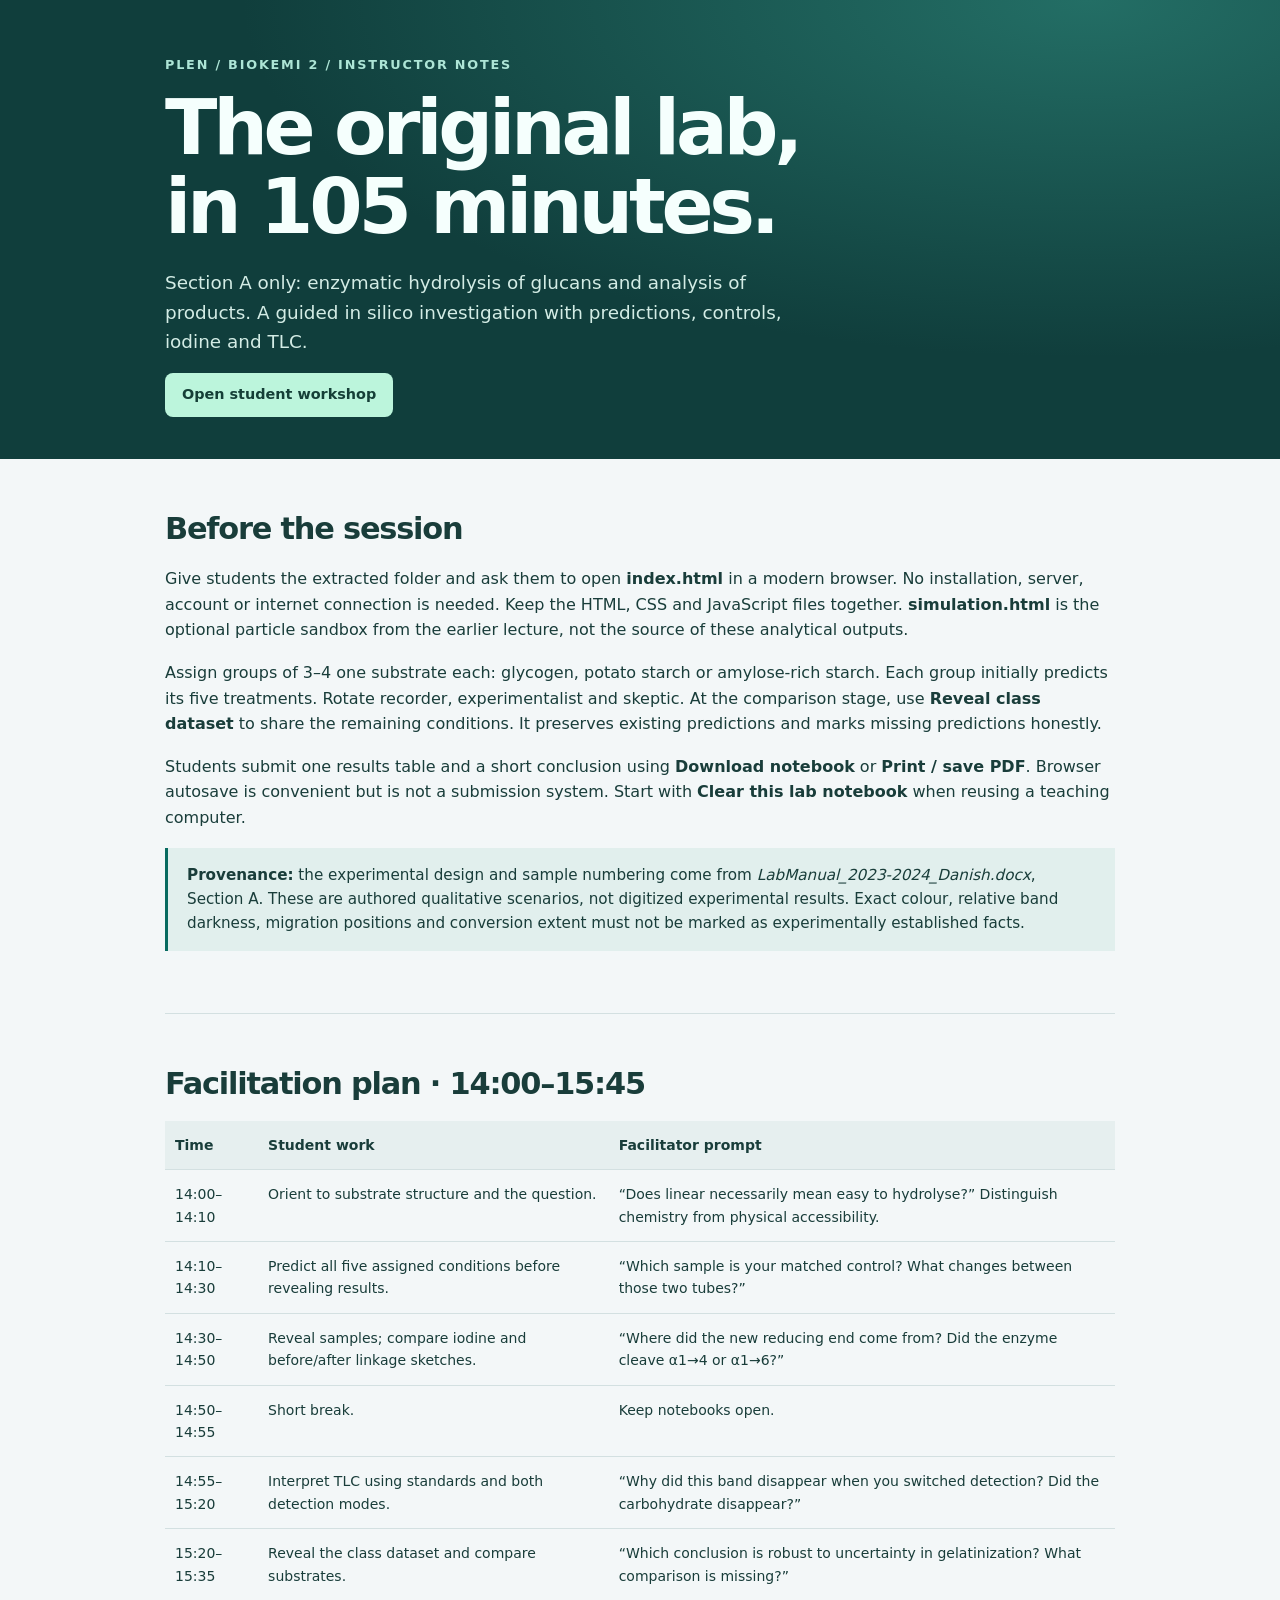
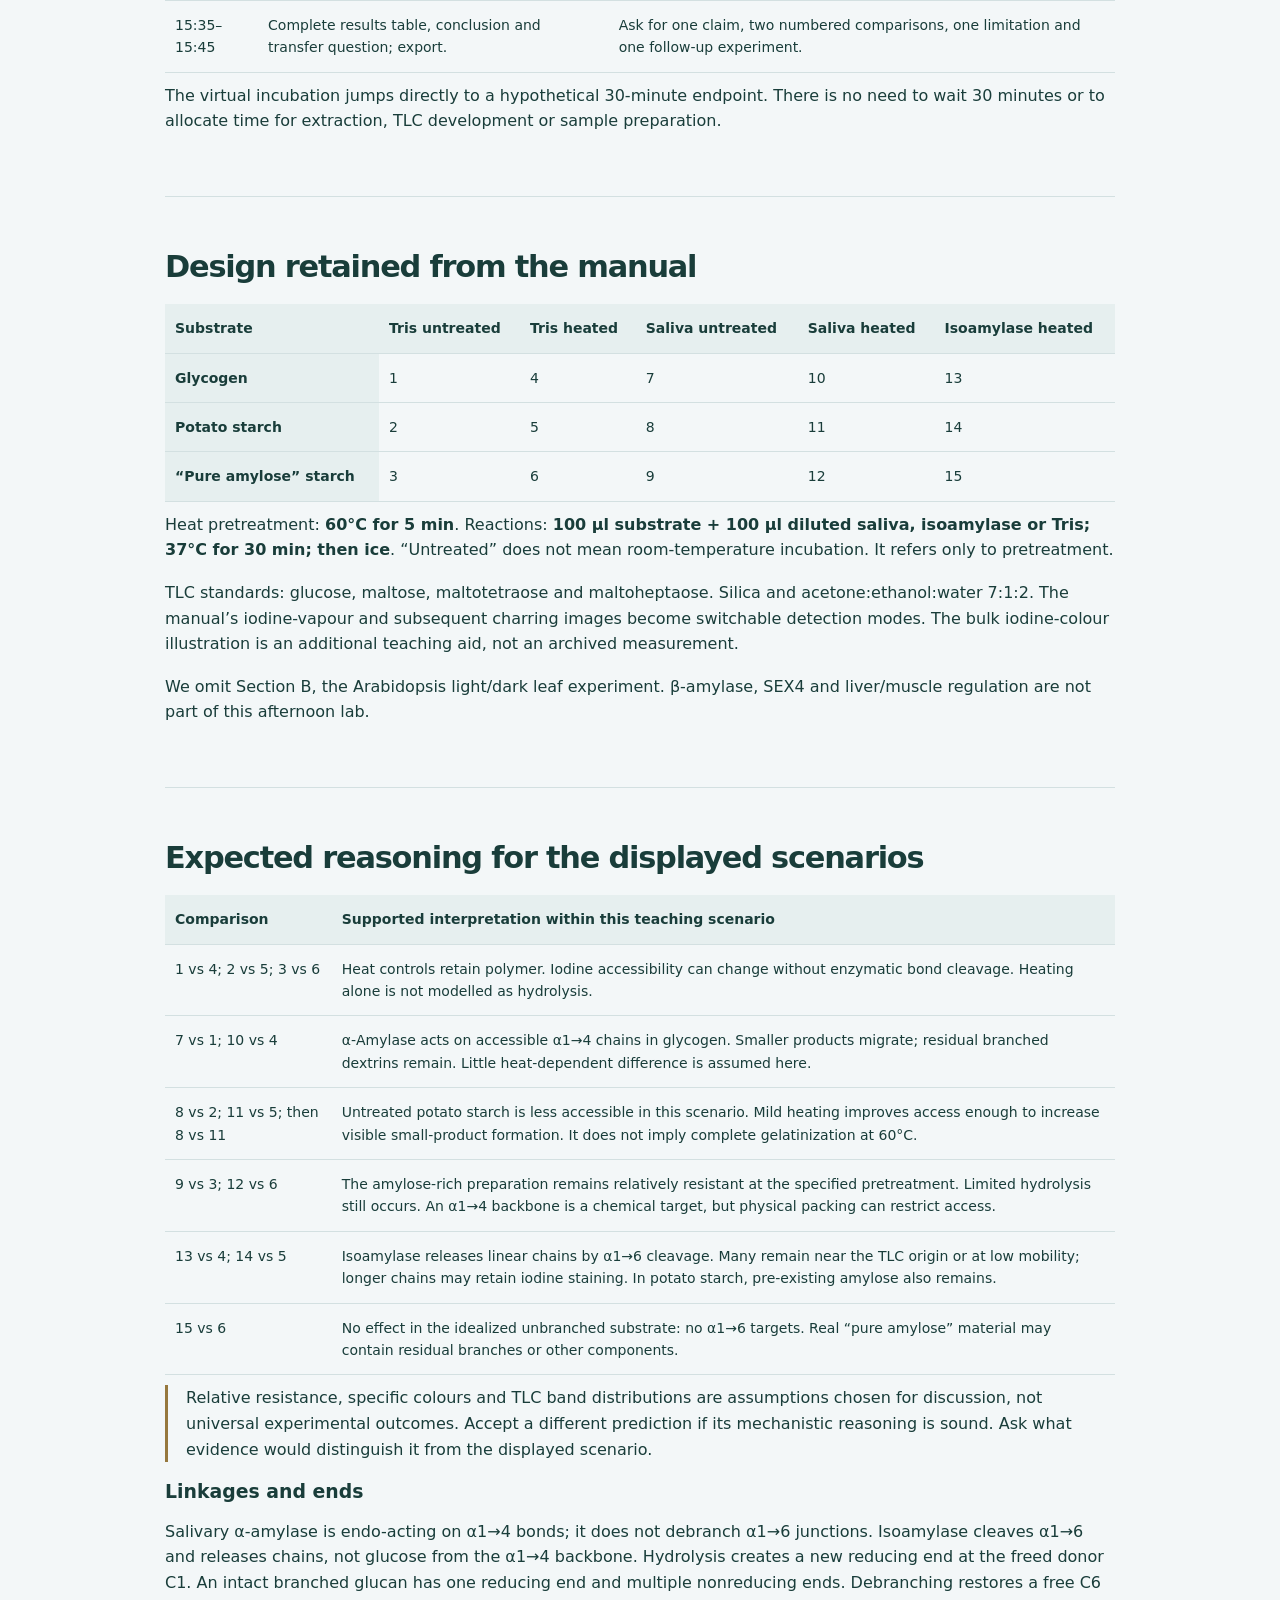
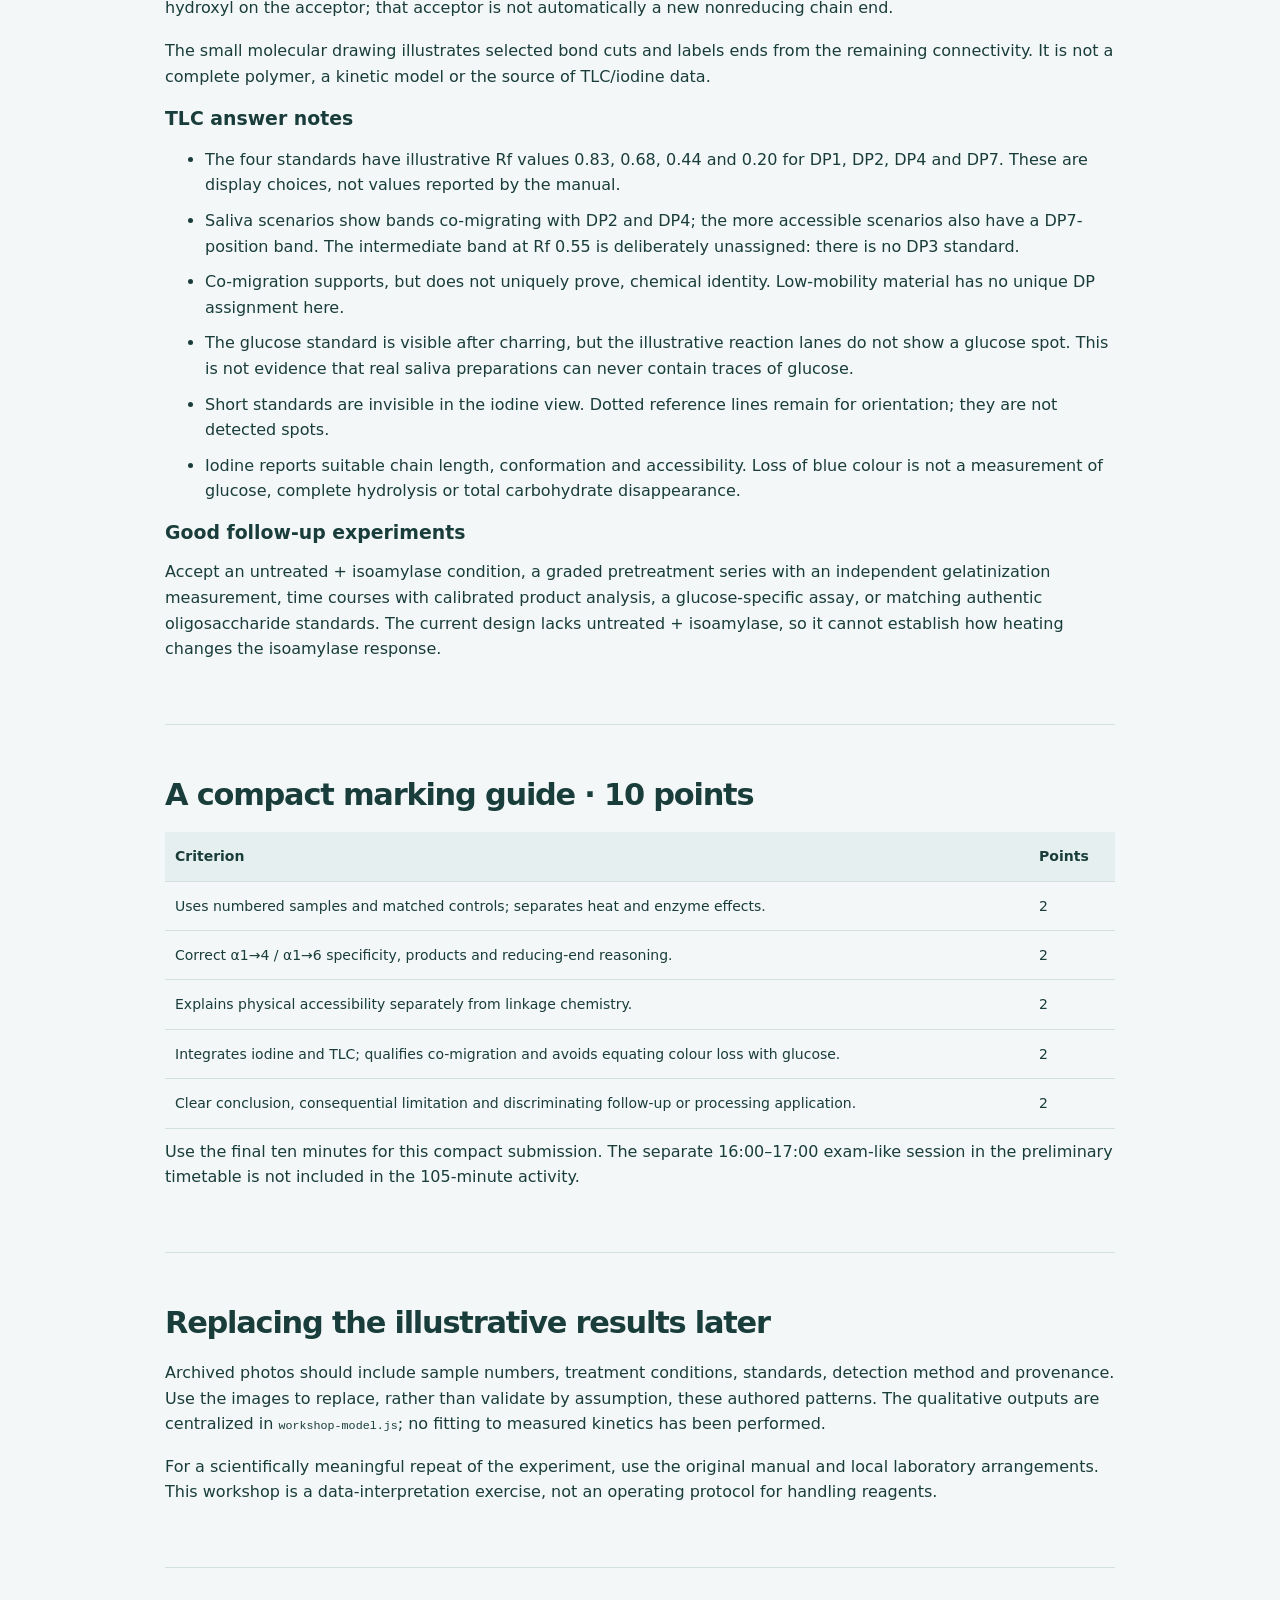
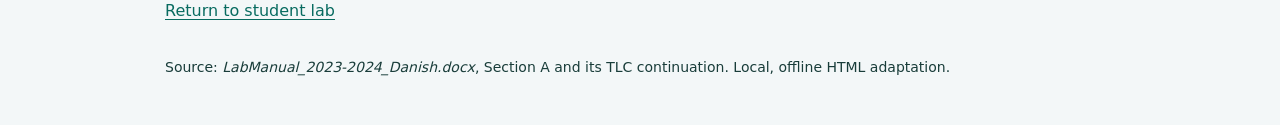
==== instructor.html @ 6d69113f "Add Biokemi 2 virtual starch exercise and Pages deployment" ====
<!doctype html>
<html lang="en"><head><meta charset="utf-8"><meta name="viewport" content="width=device-width, initial-scale=1"><title>Virtual starch lab · Instructor guide</title><link rel="stylesheet" href="workshop.css"></head><body>
<header class="hero"><div class="wrap guide"><p class="eyebrow">PLEN / Biokemi 2 / Instructor notes</p><h1>The original lab,<br>in 105 minutes.</h1><p class="intro">Section A only: enzymatic hydrolysis of glucans and analysis of products. A guided in silico investigation with predictions, controls, iodine and TLC.</p><a class="button" href="index.html">Open student workshop</a></div></header>
<main class="wrap guide">
<section class="exercise"><h2>Before the session</h2><p>Give students the extracted folder and ask them to open <strong>index.html</strong> in a modern browser. No installation, server, account or internet connection is needed. Keep the HTML, CSS and JavaScript files together. <strong>simulation.html</strong> is the optional particle sandbox from the earlier lecture, not the source of these analytical outputs.</p><p>Assign groups of 3–4 one substrate each: glycogen, potato starch or amylose-rich starch. Each group initially predicts its five treatments. Rotate recorder, experimentalist and skeptic. At the comparison stage, use <strong>Reveal class dataset</strong> to share the remaining conditions. It preserves existing predictions and marks missing predictions honestly.</p><p>Students submit one results table and a short conclusion using <strong>Download notebook</strong> or <strong>Print / save PDF</strong>. Browser autosave is convenient but is not a submission system. Start with <strong>Clear this lab notebook</strong> when reusing a teaching computer.</p><p class="notice"><strong>Provenance:</strong> the experimental design and sample numbering come from <cite>LabManual_2023-2024_Danish.docx</cite>, Section A. These are authored qualitative scenarios, not digitized experimental results. Exact colour, relative band darkness, migration positions and conversion extent must not be marked as experimentally established facts.</p></section>
<section class="exercise"><h2>Facilitation plan · 14:00–15:45</h2><table><thead><tr><th>Time</th><th>Student work</th><th>Facilitator prompt</th></tr></thead><tbody>
<tr><td>14:00–14:10</td><td>Orient to substrate structure and the question.</td><td>“Does linear necessarily mean easy to hydrolyse?” Distinguish chemistry from physical accessibility.</td></tr>
<tr><td>14:10–14:30</td><td>Predict all five assigned conditions before revealing results.</td><td>“Which sample is your matched control? What changes between those two tubes?”</td></tr>
<tr><td>14:30–14:50</td><td>Reveal samples; compare iodine and before/after linkage sketches.</td><td>“Where did the new reducing end come from? Did the enzyme cleave α1→4 or α1→6?”</td></tr>
<tr><td>14:50–14:55</td><td>Short break.</td><td>Keep notebooks open.</td></tr>
<tr><td>14:55–15:20</td><td>Interpret TLC using standards and both detection modes.</td><td>“Why did this band disappear when you switched detection? Did the carbohydrate disappear?”</td></tr>
<tr><td>15:20–15:35</td><td>Reveal the class dataset and compare substrates.</td><td>“Which conclusion is robust to uncertainty in gelatinization? What comparison is missing?”</td></tr>
<tr><td>15:35–15:45</td><td>Complete results table, conclusion and transfer question; export.</td><td>Ask for one claim, two numbered comparisons, one limitation and one follow-up experiment.</td></tr>
</tbody></table><p>The virtual incubation jumps directly to a hypothetical 30-minute endpoint. There is no need to wait 30 minutes or to allocate time for extraction, TLC development or sample preparation.</p></section>
<section class="exercise"><h2>Design retained from the manual</h2><table><thead><tr><th>Substrate</th><th>Tris untreated</th><th>Tris heated</th><th>Saliva untreated</th><th>Saliva heated</th><th>Isoamylase heated</th></tr></thead><tbody><tr><th>Glycogen</th><td>1</td><td>4</td><td>7</td><td>10</td><td>13</td></tr><tr><th>Potato starch</th><td>2</td><td>5</td><td>8</td><td>11</td><td>14</td></tr><tr><th>“Pure amylose” starch</th><td>3</td><td>6</td><td>9</td><td>12</td><td>15</td></tr></tbody></table><p>Heat pretreatment: <strong>60°C for 5 min</strong>. Reactions: <strong>100 µl substrate + 100 µl diluted saliva, isoamylase or Tris; 37°C for 30 min; then ice</strong>. “Untreated” does not mean room-temperature incubation. It refers only to pretreatment.</p><p>TLC standards: glucose, maltose, maltotetraose and maltoheptaose. Silica and acetone:ethanol:water 7:1:2. The manual’s iodine-vapour and subsequent charring images become switchable detection modes. The bulk iodine-colour illustration is an additional teaching aid, not an archived measurement.</p><p>We omit Section B, the Arabidopsis light/dark leaf experiment. β-amylase, SEX4 and liver/muscle regulation are not part of this afternoon lab.</p></section>
<section class="exercise"><h2>Expected reasoning for the displayed scenarios</h2><table><thead><tr><th>Comparison</th><th>Supported interpretation within this teaching scenario</th></tr></thead><tbody>
<tr><td>1 vs 4; 2 vs 5; 3 vs 6</td><td>Heat controls retain polymer. Iodine accessibility can change without enzymatic bond cleavage. Heating alone is not modelled as hydrolysis.</td></tr>
<tr><td>7 vs 1; 10 vs 4</td><td>α-Amylase acts on accessible α1→4 chains in glycogen. Smaller products migrate; residual branched dextrins remain. Little heat-dependent difference is assumed here.</td></tr>
<tr><td>8 vs 2; 11 vs 5; then 8 vs 11</td><td>Untreated potato starch is less accessible in this scenario. Mild heating improves access enough to increase visible small-product formation. It does not imply complete gelatinization at 60°C.</td></tr>
<tr><td>9 vs 3; 12 vs 6</td><td>The amylose-rich preparation remains relatively resistant at the specified pretreatment. Limited hydrolysis still occurs. An α1→4 backbone is a chemical target, but physical packing can restrict access.</td></tr>
<tr><td>13 vs 4; 14 vs 5</td><td>Isoamylase releases linear chains by α1→6 cleavage. Many remain near the TLC origin or at low mobility; longer chains may retain iodine staining. In potato starch, pre-existing amylose also remains.</td></tr>
<tr><td>15 vs 6</td><td>No effect in the idealized unbranched substrate: no α1→6 targets. Real “pure amylose” material may contain residual branches or other components.</td></tr>
</tbody></table><p class="guide-note">Relative resistance, specific colours and TLC band distributions are assumptions chosen for discussion, not universal experimental outcomes. Accept a different prediction if its mechanistic reasoning is sound. Ask what evidence would distinguish it from the displayed scenario.</p><h3>Linkages and ends</h3><p>Salivary α-amylase is endo-acting on α1→4 bonds; it does not debranch α1→6 junctions. Isoamylase cleaves α1→6 and releases chains, not glucose from the α1→4 backbone. Hydrolysis creates a new reducing end at the freed donor C1. An intact branched glucan has one reducing end and multiple nonreducing ends. Debranching restores a free C6 hydroxyl on the acceptor; that acceptor is not automatically a new nonreducing chain end.</p><p>The small molecular drawing illustrates selected bond cuts and labels ends from the remaining connectivity. It is not a complete polymer, a kinetic model or the source of TLC/iodine data.</p><h3>TLC answer notes</h3><ul><li>The four standards have illustrative Rf values 0.83, 0.68, 0.44 and 0.20 for DP1, DP2, DP4 and DP7. These are display choices, not values reported by the manual.</li><li>Saliva scenarios show bands co-migrating with DP2 and DP4; the more accessible scenarios also have a DP7-position band. The intermediate band at Rf 0.55 is deliberately unassigned: there is no DP3 standard.</li><li>Co-migration supports, but does not uniquely prove, chemical identity. Low-mobility material has no unique DP assignment here.</li><li>The glucose standard is visible after charring, but the illustrative reaction lanes do not show a glucose spot. This is not evidence that real saliva preparations can never contain traces of glucose.</li><li>Short standards are invisible in the iodine view. Dotted reference lines remain for orientation; they are not detected spots.</li><li>Iodine reports suitable chain length, conformation and accessibility. Loss of blue colour is not a measurement of glucose, complete hydrolysis or total carbohydrate disappearance.</li></ul><h3>Good follow-up experiments</h3><p>Accept an untreated + isoamylase condition, a graded pretreatment series with an independent gelatinization measurement, time courses with calibrated product analysis, a glucose-specific assay, or matching authentic oligosaccharide standards. The current design lacks untreated + isoamylase, so it cannot establish how heating changes the isoamylase response.</p></section>
<section class="exercise"><h2>A compact marking guide · 10 points</h2><table><thead><tr><th>Criterion</th><th>Points</th></tr></thead><tbody><tr><td>Uses numbered samples and matched controls; separates heat and enzyme effects.</td><td>2</td></tr><tr><td>Correct α1→4 / α1→6 specificity, products and reducing-end reasoning.</td><td>2</td></tr><tr><td>Explains physical accessibility separately from linkage chemistry.</td><td>2</td></tr><tr><td>Integrates iodine and TLC; qualifies co-migration and avoids equating colour loss with glucose.</td><td>2</td></tr><tr><td>Clear conclusion, consequential limitation and discriminating follow-up or processing application.</td><td>2</td></tr></tbody></table><p>Use the final ten minutes for this compact submission. The separate 16:00–17:00 exam-like session in the preliminary timetable is not included in the 105-minute activity.</p></section>
<section class="exercise"><h2>Replacing the illustrative results later</h2><p>Archived photos should include sample numbers, treatment conditions, standards, detection method and provenance. Use the images to replace, rather than validate by assumption, these authored patterns. The qualitative outputs are centralized in <code>workshop-model.js</code>; no fitting to measured kinetics has been performed.</p><p>For a scientifically meaningful repeat of the experiment, use the original manual and local laboratory arrangements. This workshop is a data-interpretation exercise, not an operating protocol for handling reagents.</p></section>
<footer><a href="index.html">Return to student lab</a><p>Source: <cite>LabManual_2023-2024_Danish.docx</cite>, Section A and its TLC continuation. Local, offline HTML adaptation.</p></footer>
</main></body></html>
---- workshop.css ----
:root{font-family:Inter,ui-sans-serif,system-ui,-apple-system,sans-serif;color:#193d3a;background:#f3f7f8;line-height:1.6;--green:#086b60;--line:#d3e0e1;--muted:#4f6969}*{box-sizing:border-box}body{margin:0}.wrap{width:min(1220px,calc(100% - 48px));margin:auto}.hero{background:radial-gradient(ellipse at 85% 0,#236e65,transparent 55%),#103e3c;color:#f5fffd;padding:55px 0 42px}.hero-grid{display:grid;grid-template-columns:1fr 300px;align-items:center;gap:50px}.eyebrow{font-size:.8rem;text-transform:uppercase;letter-spacing:.14em;font-weight:750;color:var(--green);margin:0 0 12px}.hero .eyebrow{color:#ade5d6}h1{font-size:clamp(2.8rem,6vw,5.3rem);letter-spacing:-.055em;line-height:1.02;margin:14px 0 22px}h2{font-size:clamp(1.9rem,3.5vw,2.8rem);letter-spacing:-.04em;line-height:1.13;margin:8px 0 20px}h3{font-size:1.18rem;line-height:1.3;margin:0 0 15px}p{margin:10px 0 17px}.intro{max-width:620px;font-size:1.15rem;color:#d3ece5}.lead{font-size:1.18rem;max-width:800px}.session-card{border:1px solid #7ab7a780;background:#ffffff08;border-radius:20px;padding:30px;transform:rotate(2deg)}.session-card strong{display:block;font-size:2rem;margin:12px 0}.session-card p{font-size:1.3rem;line-height:1.8}.session-card>span:last-child{font-size:.875rem;color:#c8e6de}.toolbar,nav{display:flex;flex-wrap:wrap;gap:10px}.toolbar{margin:22px 0 10px;align-items:center}a{color:var(--green);text-underline-offset:3px}button,.button{font:inherit;font-size:.9rem;font-weight:650;border:1px solid transparent;border-radius:8px;padding:11px 16px;background:var(--green);color:white;cursor:pointer;text-decoration:none;display:inline-block;line-height:1.35}button:hover,.button:hover{filter:brightness(1.12)}button:disabled{opacity:.5;cursor:not-allowed}.secondary{background:transparent;color:inherit;border-color:#9bb6b5}.hero .button{background:#bcf5dc;color:#153f37}.hero .secondary{color:#f0fff9}.small{font-size:.875rem;color:var(--muted)}.setup{display:grid;grid-template-columns:1fr 2fr;gap:32px;align-items:center;padding:22px 0}.setup p{margin:5px 0}nav{border-block:1px solid var(--line);padding:17px 0;gap:25px}nav a{font-size:.95rem;font-weight:700}.exercise{padding:45px 0;border-bottom:1px solid var(--line);scroll-margin-top:15px}.section-heading,.readout-header{display:flex;align-items:center;justify-content:space-between;gap:15px}.grid{display:grid;grid-template-columns:1fr 1fr;gap:24px;margin:22px 0}.substrate-cards{display:grid;grid-template-columns:repeat(3,1fr);gap:18px;margin:25px 0}.card{background:white;border:1px solid var(--line);border-radius:14px;padding:24px;min-width:0}.card p:last-child{margin-bottom:0}.sample-icon{display:inline-grid;place-items:center;width:40px;height:40px;border-radius:12px;background:#d4efe5;color:#176449;font-weight:800;margin-bottom:18px}.sample-icon.purple{background:#eee5fa;color:#70419b}.sample-icon.blue{background:#dfeafa;color:#305687}.notice{background:#e1efed;border-left:3px solid var(--green);padding:15px 19px;font-size:.95rem}label{display:block;font-size:.95rem;font-weight:650;margin:12px 0}input,select,textarea{display:block;width:100%;padding:10px 12px;margin-top:6px;font:inherit;font-weight:400;color:inherit;background:#fff;border:1px solid #93acab;border-radius:7px}select{appearance:none;padding-right:38px;background-image:url("data:image/svg+xml,%3Csvg xmlns='http://www.w3.org/2000/svg' width='16' height='16'%3E%3Cpath d='m3 6 5 5 5-5' fill='none' stroke='%23355e58' stroke-width='2'/%3E%3C/svg%3E");background-repeat:no-repeat;background-position:right 12px center}textarea{resize:vertical;min-height:85px}textarea:read-only{background:#f0f5f5;color:#506765}button:focus-visible,a:focus-visible,input:focus-visible,textarea:focus-visible,select:focus-visible,summary:focus-visible,.plate-scroll:focus-visible{outline:3px solid #be7823;outline-offset:3px}table{border-collapse:collapse;width:100%;font-size:.875rem}th,td{text-align:left;vertical-align:top;padding:13px 10px;border-bottom:1px solid var(--line)}th{background:#e6efef;font-weight:700}caption{text-align:left;font-size:.875rem;color:var(--muted);margin:8px 0}.table-scroll{overflow-x:auto}details{background:#e9f0f1;border-radius:8px;padding:17px 20px;margin:18px 0;font-size:.95rem}summary{cursor:pointer;font-weight:650}details p:last-child{margin-bottom:0}.badge,.tag{display:inline-block;padding:5px 10px;background:#e2eeea;color:#275c51;border-radius:20px;font-size:.8rem;font-weight:700;white-space:nowrap}.tag{background:transparent;border:1px solid currentColor;color:inherit;letter-spacing:.04em;font-size:.75rem}.bench-grid{display:grid;grid-template-columns:360px minmax(0,1fr);gap:20px;margin:24px 0}.protocol{padding:12px 14px;background:#f0f5f4;border-radius:8px;font-size:.9rem}.sample-button{width:100%;background:white;color:var(--green);border:1px solid #b4ceca;padding:10px;min-width:98px}.sample-button span{display:block;font-size:.75rem;font-weight:500}.sample-button[aria-pressed=true]{background:var(--green);color:white;outline:2px solid var(--green);outline-offset:2px}.sample-button.revealed:not([aria-pressed=true]){background:#e2efeb}#matrix{min-width:740px}#matrix th:first-child{width:170px}.readout-header{flex-wrap:wrap}.readout-header h3{margin:0}.iodine-result{display:grid;grid-template-columns:100px 1fr;align-items:center;gap:24px;margin:25px 0}.iodine-result svg{width:100px;height:150px}.iodine-result h4{margin:0 0 8px;font-size:1.1rem}.placeholder{min-height:170px;display:flex;align-items:center;padding:20px;background:repeating-linear-gradient(135deg,#f1f6f5,#f1f6f5 12px,#edf2f2 12px,#edf2f2 24px);border-radius:8px;color:var(--muted);margin:20px 0}.mechanism-controls{display:flex;gap:10px;border-top:1px solid var(--line);padding-top:20px;margin-top:20px}.mechanism-controls button[aria-pressed=true],.detector button[aria-pressed=true]{background:var(--green);color:white;border-color:var(--green)}#molecule svg{display:block;width:100%;height:auto;background:#f7fafb;border-radius:9px;margin:12px 0}.molecular-key{display:flex;flex-wrap:wrap;gap:6px;align-items:center}.key-line{width:20px;border-top:3px solid #438578;display:inline-block;margin-left:6px}.key-line.branch{border-top:3px dashed #9865b5}.end-key{font-size:.75rem;border-radius:50%;width:21px;height:21px;display:inline-grid;place-items:center;font-weight:700;color:white;margin-left:5px}.re{background:#315eae}.nr{background:#1b7555}.plate-controls{display:flex;gap:22px;align-items:flex-end;flex-wrap:wrap;margin:22px 0}.plate-controls label{margin:0;min-width:245px}.plate-controls .toolbar{margin:6px 0 0}.detector>span{font-size:.95rem;font-weight:650}.plate-scroll{overflow-x:auto;border:1px solid #bfcdd3;background:#fff;border-radius:12px;margin:14px 0}#tlc-plate svg{width:100%;min-width:700px;display:block}#tlc-plate.all svg{min-width:1150px}#plate-description li{margin-bottom:9px}#results{min-width:850px;table-layout:fixed}#results th:first-child{width:20%}#results td{white-space:pre-wrap;overflow-wrap:anywhere}#results td p{margin:0 0 6px}#results button{padding:4px 8px;margin-bottom:5px}.danger{color:#993d37}footer{padding:30px 0;display:flex;gap:22px;align-items:center;flex-wrap:wrap}footer p{flex-basis:100%;font-size:.875rem;max-width:950px}.print-answer{display:none}#save-status{min-height:1.5em}.guide{max-width:950px}.guide li{margin:10px 0}.guide h2{font-size:1.9rem}.guide code{font-size:.9em}.guide-note{border-left:3px solid #96783e;padding-left:18px}
.print-sample{display:none}@media print{.print-sample{display:block;font-weight:700}#notebook{break-before:page;page-break-before:always}#results tr,#results td{page-break-inside:avoid;break-inside:avoid}#results thead{display:table-header-group}}
@media(max-width:1000px){.bench-grid{grid-template-columns:310px minmax(0,1fr)}.card{padding:19px}.readout-header .tag{white-space:normal}}@media(max-width:780px){.wrap{width:calc(100% - 28px)}.hero-grid{grid-template-columns:1fr;gap:20px}.session-card{transform:none;padding:18px}.session-card p{display:none}.session-card strong{font-size:1.4rem}.hero{padding-top:35px}.bench-grid,.grid,.setup,.substrate-cards{grid-template-columns:1fr}.setup{gap:8px}.substrate-cards{gap:10px}.sample-icon{float:left;margin:0 15px 5px 0}.section-heading{align-items:flex-start;flex-direction:column;margin-bottom:16px}.plate-controls{align-items:stretch;flex-direction:column}.plate-controls label{min-width:0}.iodine-result{gap:10px}.hero .toolbar{gap:8px}nav{gap:12px 20px}.exercise{padding:32px 0}}
@media print{body{background:white;color:#182f2b;font-size:10pt}.wrap{width:100%}.hero{background:white;color:#182f2b;padding:0}.hero-grid{display:block}.hero .eyebrow,.intro{color:#182f2b}h1{font-size:26pt}h2{font-size:18pt}.session-card,nav,.toolbar,button,footer,#save-status,.mechanism-controls,.plate-controls,.experiment-controls,.tag{display:none!important}.exercise{padding:20px 0}.grid{grid-template-columns:1fr 1fr;gap:12px}.substrate-cards{gap:8px}.card{padding:12px;break-inside:avoid}.bench-grid{display:block}.table-scroll,.plate-scroll{overflow:visible}#matrix,#results{min-width:0;font-size:8pt}#matrix button{display:block!important;border:0;padding:3px;min-width:0;background:transparent!important;color:#182f2b!important;outline:0}.readout{break-inside:avoid}#tlc-plate svg,#tlc-plate.all svg{min-width:0;width:100%}.small,caption{font-size:9pt}.notice{font-size:9pt}details{display:none}textarea{display:none!important}.print-answer{display:block!important;white-space:pre-wrap;overflow-wrap:anywhere;border:1px solid #aaa;padding:10px;min-height:65px;font-weight:400}th,td{padding:6px}.table-scroll tr{break-inside:avoid}a{color:inherit}#molecule svg{max-height:200px}.setup{padding:10px 0}.hero h1 br{display:none}}
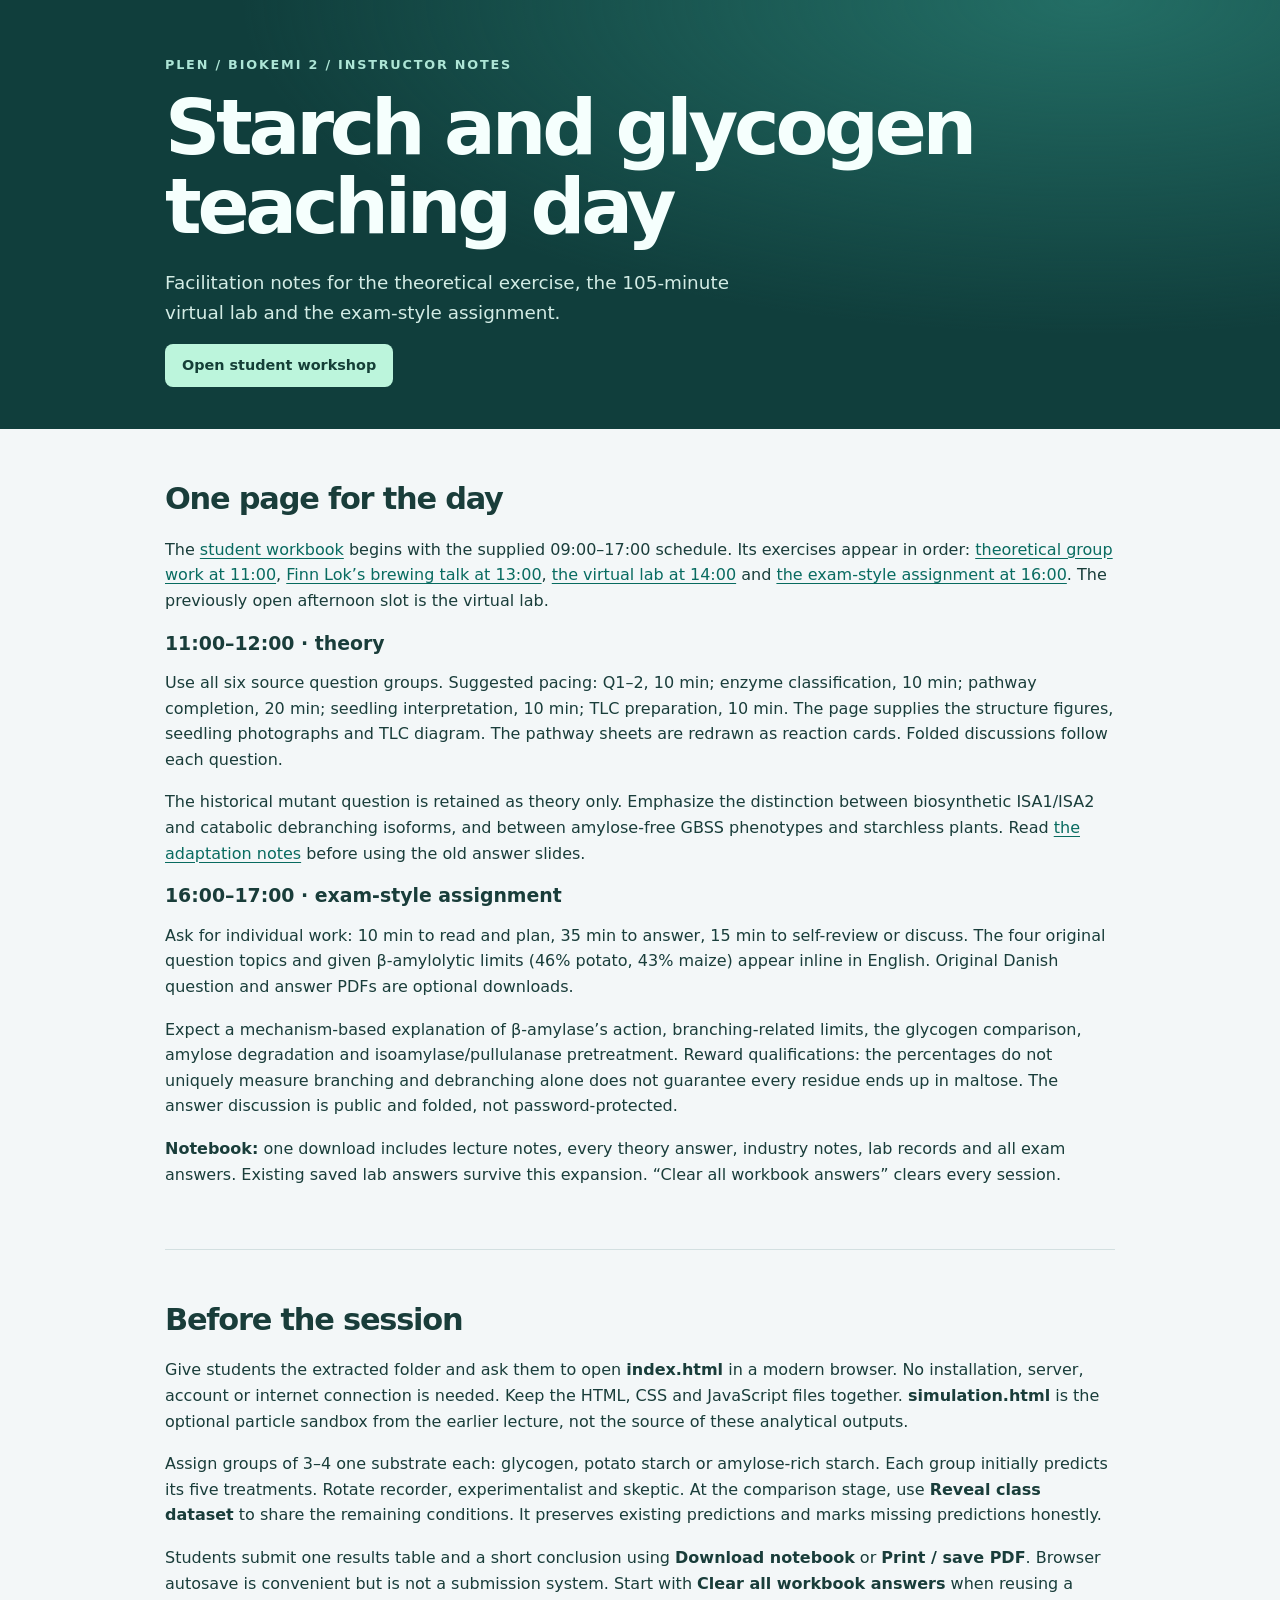
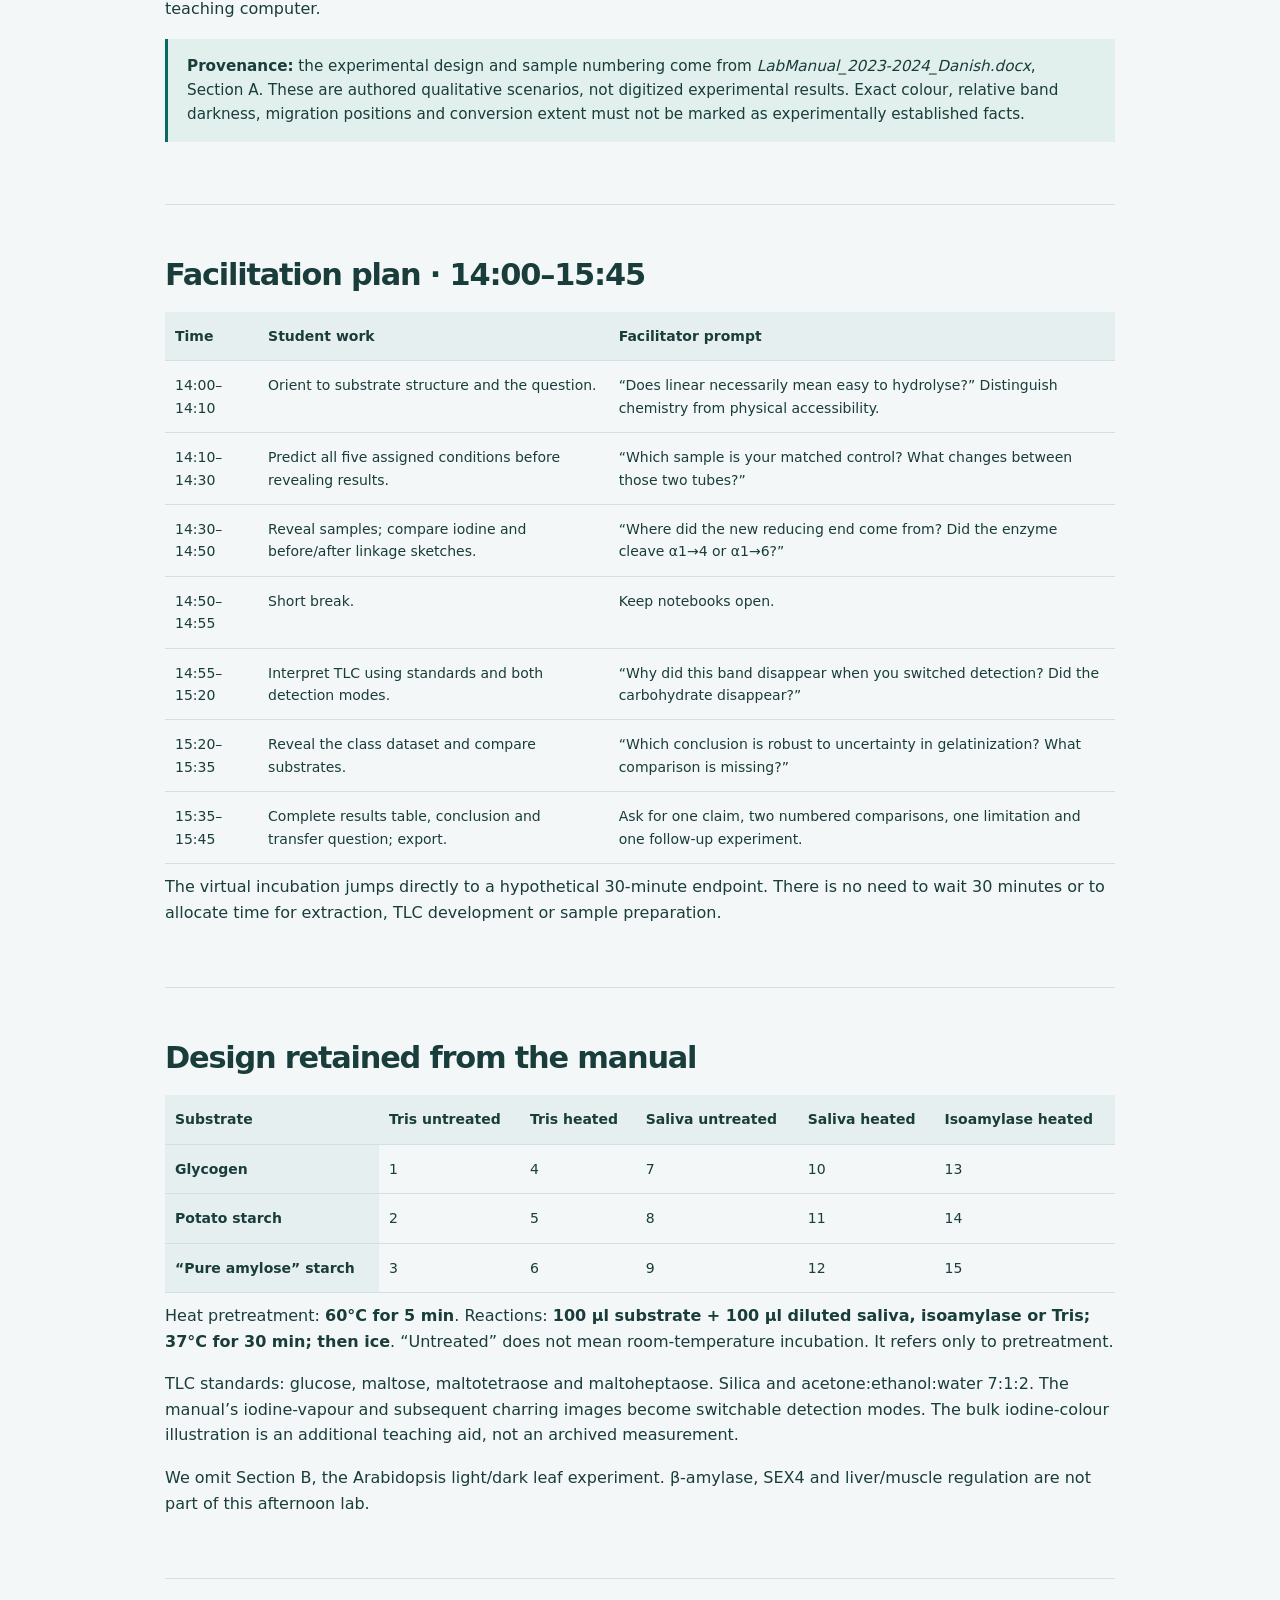
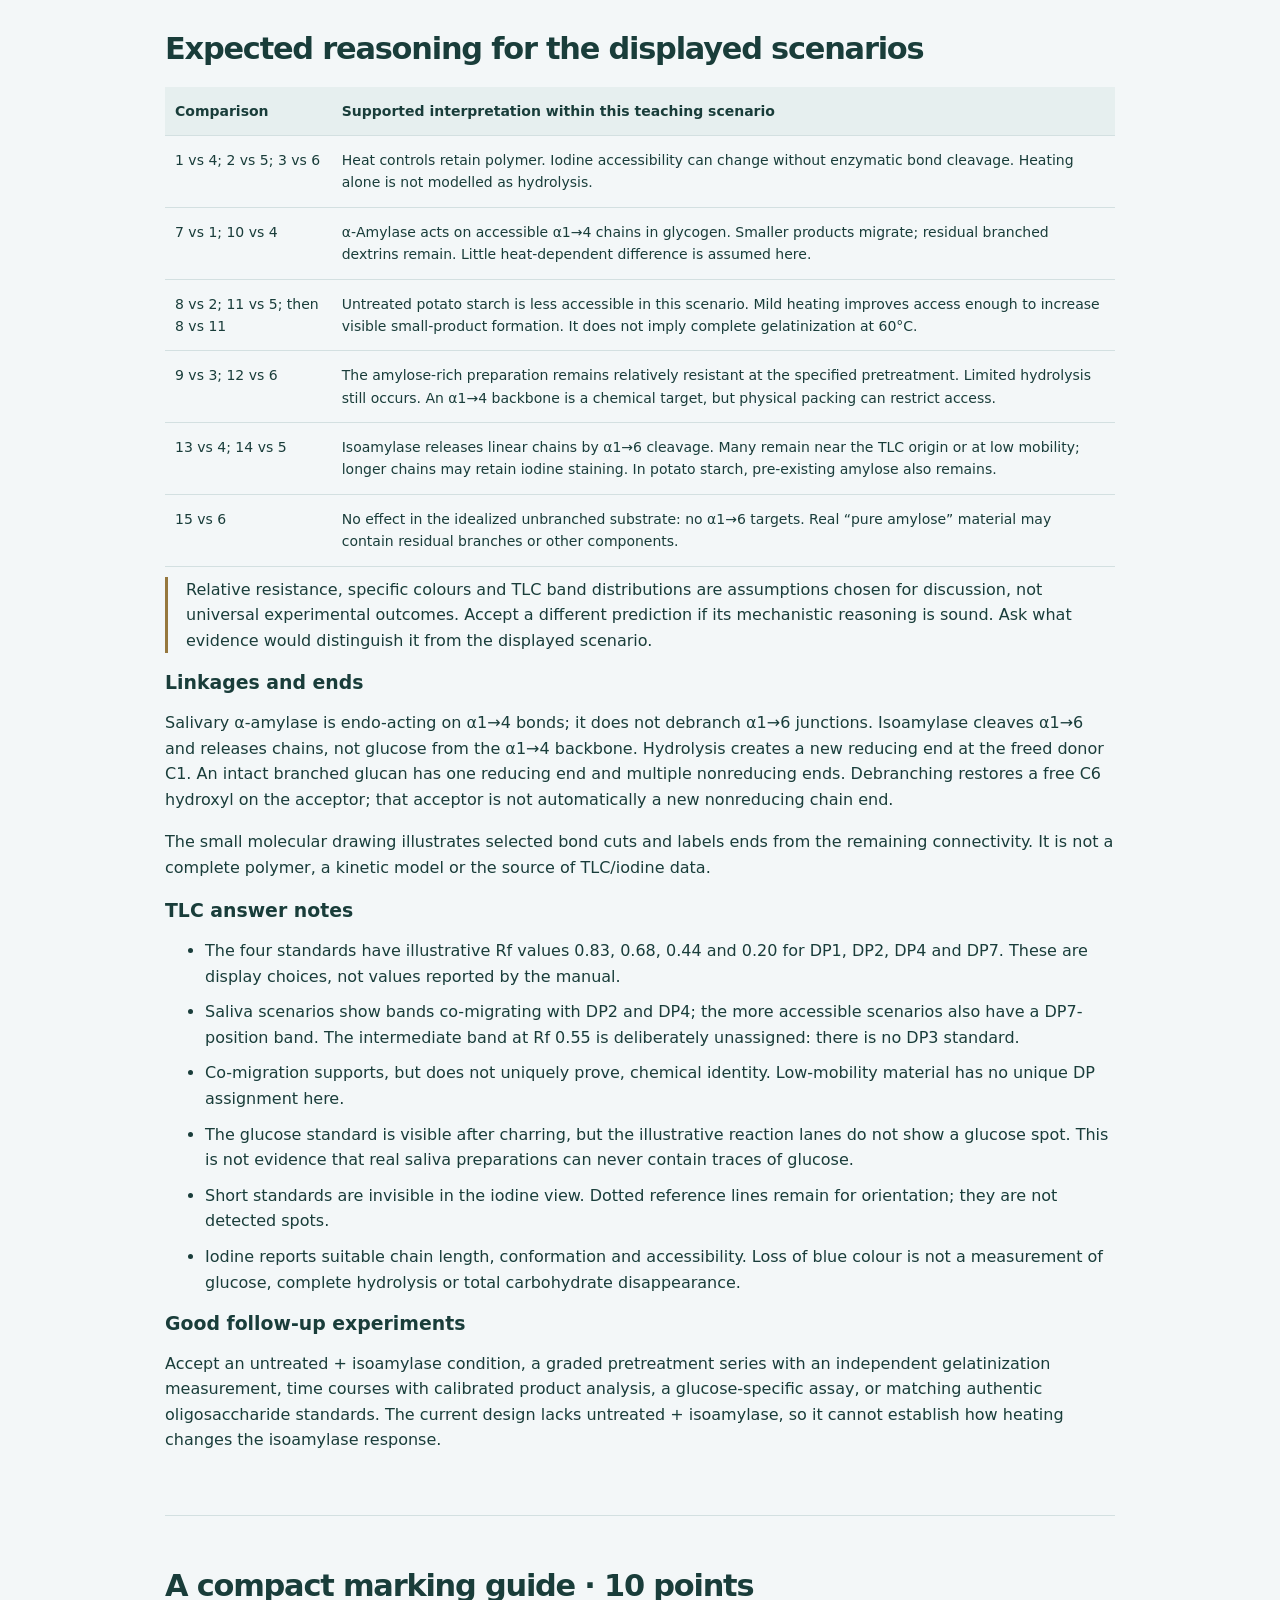
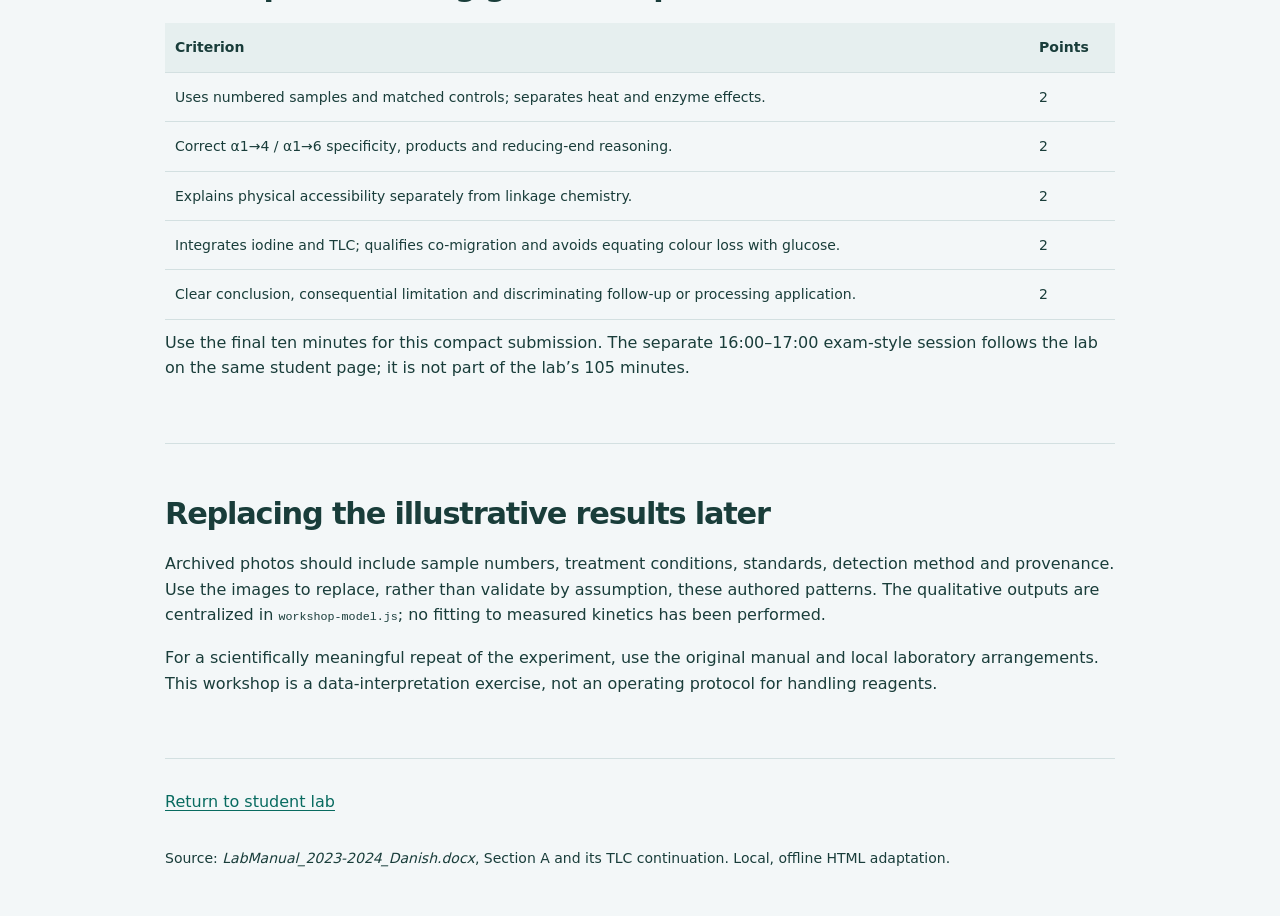
==== commit 6295577d: "Build full-day Biokemi 2 workbook with theory and exam exercises" ====
--- a/instructor.html
+++ b/instructor.html
@@ -1,8 +1,9 @@
 <!doctype html>
-<html lang="en"><head><meta charset="utf-8"><meta name="viewport" content="width=device-width, initial-scale=1"><title>Virtual starch lab · Instructor guide</title><link rel="stylesheet" href="workshop.css"></head><body>
-<header class="hero"><div class="wrap guide"><p class="eyebrow">PLEN / Biokemi 2 / Instructor notes</p><h1>The original lab,<br>in 105 minutes.</h1><p class="intro">Section A only: enzymatic hydrolysis of glucans and analysis of products. A guided in silico investigation with predictions, controls, iodine and TLC.</p><a class="button" href="index.html">Open student workshop</a></div></header>
+<html lang="en"><head><meta charset="utf-8"><meta name="viewport" content="width=device-width, initial-scale=1"><title>Biokemi 2 day workbook · Instructor guide</title><link rel="stylesheet" href="workshop.css"></head><body>
+<header class="hero"><div class="wrap guide"><p class="eyebrow">PLEN / Biokemi 2 / Instructor notes</p><h1>Starch and glycogen<br>teaching day</h1><p class="intro">Facilitation notes for the theoretical exercise, the 105-minute virtual lab and the exam-style assignment.</p><a class="button" href="index.html">Open student workshop</a></div></header>
 <main class="wrap guide">
-<section class="exercise"><h2>Before the session</h2><p>Give students the extracted folder and ask them to open <strong>index.html</strong> in a modern browser. No installation, server, account or internet connection is needed. Keep the HTML, CSS and JavaScript files together. <strong>simulation.html</strong> is the optional particle sandbox from the earlier lecture, not the source of these analytical outputs.</p><p>Assign groups of 3–4 one substrate each: glycogen, potato starch or amylose-rich starch. Each group initially predicts its five treatments. Rotate recorder, experimentalist and skeptic. At the comparison stage, use <strong>Reveal class dataset</strong> to share the remaining conditions. It preserves existing predictions and marks missing predictions honestly.</p><p>Students submit one results table and a short conclusion using <strong>Download notebook</strong> or <strong>Print / save PDF</strong>. Browser autosave is convenient but is not a submission system. Start with <strong>Clear this lab notebook</strong> when reusing a teaching computer.</p><p class="notice"><strong>Provenance:</strong> the experimental design and sample numbering come from <cite>LabManual_2023-2024_Danish.docx</cite>, Section A. These are authored qualitative scenarios, not digitized experimental results. Exact colour, relative band darkness, migration positions and conversion extent must not be marked as experimentally established facts.</p></section>
+<section class="exercise"><h2>One page for the day</h2><p>The <a href="index.html#day-plan">student workbook</a> begins with the supplied 09:00–17:00 schedule. Its exercises appear in order: <a href="index.html#theory">theoretical group work at 11:00</a>, <a href="index.html#industry">Finn Lok’s brewing talk at 13:00</a>, <a href="index.html#brief">the virtual lab at 14:00</a> and <a href="index.html#exam">the exam-style assignment at 16:00</a>. The previously open afternoon slot is the virtual lab.</p><h3>11:00–12:00 · theory</h3><p>Use all six source question groups. Suggested pacing: Q1–2, 10 min; enzyme classification, 10 min; pathway completion, 20 min; seedling interpretation, 10 min; TLC preparation, 10 min. The page supplies the structure figures, seedling photographs and TLC diagram. The pathway sheets are redrawn as reaction cards. Folded discussions follow each question.</p><p>The historical mutant question is retained as theory only. Emphasize the distinction between biosynthetic ISA1/ISA2 and catabolic debranching isoforms, and between amylose-free GBSS phenotypes and starchless plants. Read <a href="SOURCES.md">the adaptation notes</a> before using the old answer slides.</p><h3>16:00–17:00 · exam-style assignment</h3><p>Ask for individual work: 10 min to read and plan, 35 min to answer, 15 min to self-review or discuss. The four original question topics and given β-amylolytic limits (46% potato, 43% maize) appear inline in English. Original Danish question and answer PDFs are optional downloads.</p><p>Expect a mechanism-based explanation of β-amylase’s action, branching-related limits, the glycogen comparison, amylose degradation and isoamylase/pullulanase pretreatment. Reward qualifications: the percentages do not uniquely measure branching and debranching alone does not guarantee every residue ends up in maltose. The answer discussion is public and folded, not password-protected.</p><p><strong>Notebook:</strong> one download includes lecture notes, every theory answer, industry notes, lab records and all exam answers. Existing saved lab answers survive this expansion. “Clear all workbook answers” clears every session.</p></section>
+<section class="exercise"><h2>Before the session</h2><p>Give students the extracted folder and ask them to open <strong>index.html</strong> in a modern browser. No installation, server, account or internet connection is needed. Keep the HTML, CSS and JavaScript files together. <strong>simulation.html</strong> is the optional particle sandbox from the earlier lecture, not the source of these analytical outputs.</p><p>Assign groups of 3–4 one substrate each: glycogen, potato starch or amylose-rich starch. Each group initially predicts its five treatments. Rotate recorder, experimentalist and skeptic. At the comparison stage, use <strong>Reveal class dataset</strong> to share the remaining conditions. It preserves existing predictions and marks missing predictions honestly.</p><p>Students submit one results table and a short conclusion using <strong>Download notebook</strong> or <strong>Print / save PDF</strong>. Browser autosave is convenient but is not a submission system. Start with <strong>Clear all workbook answers</strong> when reusing a teaching computer.</p><p class="notice"><strong>Provenance:</strong> the experimental design and sample numbering come from <cite>LabManual_2023-2024_Danish.docx</cite>, Section A. These are authored qualitative scenarios, not digitized experimental results. Exact colour, relative band darkness, migration positions and conversion extent must not be marked as experimentally established facts.</p></section>
 <section class="exercise"><h2>Facilitation plan · 14:00–15:45</h2><table><thead><tr><th>Time</th><th>Student work</th><th>Facilitator prompt</th></tr></thead><tbody>
 <tr><td>14:00–14:10</td><td>Orient to substrate structure and the question.</td><td>“Does linear necessarily mean easy to hydrolyse?” Distinguish chemistry from physical accessibility.</td></tr>
 <tr><td>14:10–14:30</td><td>Predict all five assigned conditions before revealing results.</td><td>“Which sample is your matched control? What changes between those two tubes?”</td></tr>
@@ -21,7 +22,7 @@
 <tr><td>13 vs 4; 14 vs 5</td><td>Isoamylase releases linear chains by α1→6 cleavage. Many remain near the TLC origin or at low mobility; longer chains may retain iodine staining. In potato starch, pre-existing amylose also remains.</td></tr>
 <tr><td>15 vs 6</td><td>No effect in the idealized unbranched substrate: no α1→6 targets. Real “pure amylose” material may contain residual branches or other components.</td></tr>
 </tbody></table><p class="guide-note">Relative resistance, specific colours and TLC band distributions are assumptions chosen for discussion, not universal experimental outcomes. Accept a different prediction if its mechanistic reasoning is sound. Ask what evidence would distinguish it from the displayed scenario.</p><h3>Linkages and ends</h3><p>Salivary α-amylase is endo-acting on α1→4 bonds; it does not debranch α1→6 junctions. Isoamylase cleaves α1→6 and releases chains, not glucose from the α1→4 backbone. Hydrolysis creates a new reducing end at the freed donor C1. An intact branched glucan has one reducing end and multiple nonreducing ends. Debranching restores a free C6 hydroxyl on the acceptor; that acceptor is not automatically a new nonreducing chain end.</p><p>The small molecular drawing illustrates selected bond cuts and labels ends from the remaining connectivity. It is not a complete polymer, a kinetic model or the source of TLC/iodine data.</p><h3>TLC answer notes</h3><ul><li>The four standards have illustrative Rf values 0.83, 0.68, 0.44 and 0.20 for DP1, DP2, DP4 and DP7. These are display choices, not values reported by the manual.</li><li>Saliva scenarios show bands co-migrating with DP2 and DP4; the more accessible scenarios also have a DP7-position band. The intermediate band at Rf 0.55 is deliberately unassigned: there is no DP3 standard.</li><li>Co-migration supports, but does not uniquely prove, chemical identity. Low-mobility material has no unique DP assignment here.</li><li>The glucose standard is visible after charring, but the illustrative reaction lanes do not show a glucose spot. This is not evidence that real saliva preparations can never contain traces of glucose.</li><li>Short standards are invisible in the iodine view. Dotted reference lines remain for orientation; they are not detected spots.</li><li>Iodine reports suitable chain length, conformation and accessibility. Loss of blue colour is not a measurement of glucose, complete hydrolysis or total carbohydrate disappearance.</li></ul><h3>Good follow-up experiments</h3><p>Accept an untreated + isoamylase condition, a graded pretreatment series with an independent gelatinization measurement, time courses with calibrated product analysis, a glucose-specific assay, or matching authentic oligosaccharide standards. The current design lacks untreated + isoamylase, so it cannot establish how heating changes the isoamylase response.</p></section>
-<section class="exercise"><h2>A compact marking guide · 10 points</h2><table><thead><tr><th>Criterion</th><th>Points</th></tr></thead><tbody><tr><td>Uses numbered samples and matched controls; separates heat and enzyme effects.</td><td>2</td></tr><tr><td>Correct α1→4 / α1→6 specificity, products and reducing-end reasoning.</td><td>2</td></tr><tr><td>Explains physical accessibility separately from linkage chemistry.</td><td>2</td></tr><tr><td>Integrates iodine and TLC; qualifies co-migration and avoids equating colour loss with glucose.</td><td>2</td></tr><tr><td>Clear conclusion, consequential limitation and discriminating follow-up or processing application.</td><td>2</td></tr></tbody></table><p>Use the final ten minutes for this compact submission. The separate 16:00–17:00 exam-like session in the preliminary timetable is not included in the 105-minute activity.</p></section>
+<section class="exercise"><h2>A compact marking guide · 10 points</h2><table><thead><tr><th>Criterion</th><th>Points</th></tr></thead><tbody><tr><td>Uses numbered samples and matched controls; separates heat and enzyme effects.</td><td>2</td></tr><tr><td>Correct α1→4 / α1→6 specificity, products and reducing-end reasoning.</td><td>2</td></tr><tr><td>Explains physical accessibility separately from linkage chemistry.</td><td>2</td></tr><tr><td>Integrates iodine and TLC; qualifies co-migration and avoids equating colour loss with glucose.</td><td>2</td></tr><tr><td>Clear conclusion, consequential limitation and discriminating follow-up or processing application.</td><td>2</td></tr></tbody></table><p>Use the final ten minutes for this compact submission. The separate 16:00–17:00 exam-style session follows the lab on the same student page; it is not part of the lab’s 105 minutes.</p></section>
 <section class="exercise"><h2>Replacing the illustrative results later</h2><p>Archived photos should include sample numbers, treatment conditions, standards, detection method and provenance. Use the images to replace, rather than validate by assumption, these authored patterns. The qualitative outputs are centralized in <code>workshop-model.js</code>; no fitting to measured kinetics has been performed.</p><p>For a scientifically meaningful repeat of the experiment, use the original manual and local laboratory arrangements. This workshop is a data-interpretation exercise, not an operating protocol for handling reagents.</p></section>
 <footer><a href="index.html">Return to student lab</a><p>Source: <cite>LabManual_2023-2024_Danish.docx</cite>, Section A and its TLC continuation. Local, offline HTML adaptation.</p></footer>
 </main></body></html>
--- a/workshop.css
+++ b/workshop.css
@@ -1,4 +1,6 @@
 :root{font-family:Inter,ui-sans-serif,system-ui,-apple-system,sans-serif;color:#193d3a;background:#f3f7f8;line-height:1.6;--green:#086b60;--line:#d3e0e1;--muted:#4f6969}*{box-sizing:border-box}body{margin:0}.wrap{width:min(1220px,calc(100% - 48px));margin:auto}.hero{background:radial-gradient(ellipse at 85% 0,#236e65,transparent 55%),#103e3c;color:#f5fffd;padding:55px 0 42px}.hero-grid{display:grid;grid-template-columns:1fr 300px;align-items:center;gap:50px}.eyebrow{font-size:.8rem;text-transform:uppercase;letter-spacing:.14em;font-weight:750;color:var(--green);margin:0 0 12px}.hero .eyebrow{color:#ade5d6}h1{font-size:clamp(2.8rem,6vw,5.3rem);letter-spacing:-.055em;line-height:1.02;margin:14px 0 22px}h2{font-size:clamp(1.9rem,3.5vw,2.8rem);letter-spacing:-.04em;line-height:1.13;margin:8px 0 20px}h3{font-size:1.18rem;line-height:1.3;margin:0 0 15px}p{margin:10px 0 17px}.intro{max-width:620px;font-size:1.15rem;color:#d3ece5}.lead{font-size:1.18rem;max-width:800px}.session-card{border:1px solid #7ab7a780;background:#ffffff08;border-radius:20px;padding:30px;transform:rotate(2deg)}.session-card strong{display:block;font-size:2rem;margin:12px 0}.session-card p{font-size:1.3rem;line-height:1.8}.session-card>span:last-child{font-size:.875rem;color:#c8e6de}.toolbar,nav{display:flex;flex-wrap:wrap;gap:10px}.toolbar{margin:22px 0 10px;align-items:center}a{color:var(--green);text-underline-offset:3px}button,.button{font:inherit;font-size:.9rem;font-weight:650;border:1px solid transparent;border-radius:8px;padding:11px 16px;background:var(--green);color:white;cursor:pointer;text-decoration:none;display:inline-block;line-height:1.35}button:hover,.button:hover{filter:brightness(1.12)}button:disabled{opacity:.5;cursor:not-allowed}.secondary{background:transparent;color:inherit;border-color:#9bb6b5}.hero .button{background:#bcf5dc;color:#153f37}.hero .secondary{color:#f0fff9}.small{font-size:.875rem;color:var(--muted)}.setup{display:grid;grid-template-columns:1fr 2fr;gap:32px;align-items:center;padding:22px 0}.setup p{margin:5px 0}nav{border-block:1px solid var(--line);padding:17px 0;gap:25px}nav a{font-size:.95rem;font-weight:700}.exercise{padding:45px 0;border-bottom:1px solid var(--line);scroll-margin-top:15px}.section-heading,.readout-header{display:flex;align-items:center;justify-content:space-between;gap:15px}.grid{display:grid;grid-template-columns:1fr 1fr;gap:24px;margin:22px 0}.substrate-cards{display:grid;grid-template-columns:repeat(3,1fr);gap:18px;margin:25px 0}.card{background:white;border:1px solid var(--line);border-radius:14px;padding:24px;min-width:0}.card p:last-child{margin-bottom:0}.sample-icon{display:inline-grid;place-items:center;width:40px;height:40px;border-radius:12px;background:#d4efe5;color:#176449;font-weight:800;margin-bottom:18px}.sample-icon.purple{background:#eee5fa;color:#70419b}.sample-icon.blue{background:#dfeafa;color:#305687}.notice{background:#e1efed;border-left:3px solid var(--green);padding:15px 19px;font-size:.95rem}label{display:block;font-size:.95rem;font-weight:650;margin:12px 0}input,select,textarea{display:block;width:100%;padding:10px 12px;margin-top:6px;font:inherit;font-weight:400;color:inherit;background:#fff;border:1px solid #93acab;border-radius:7px}select{appearance:none;padding-right:38px;background-image:url("data:image/svg+xml,%3Csvg xmlns='http://www.w3.org/2000/svg' width='16' height='16'%3E%3Cpath d='m3 6 5 5 5-5' fill='none' stroke='%23355e58' stroke-width='2'/%3E%3C/svg%3E");background-repeat:no-repeat;background-position:right 12px center}textarea{resize:vertical;min-height:85px}textarea:read-only{background:#f0f5f5;color:#506765}button:focus-visible,a:focus-visible,input:focus-visible,textarea:focus-visible,select:focus-visible,summary:focus-visible,.plate-scroll:focus-visible{outline:3px solid #be7823;outline-offset:3px}table{border-collapse:collapse;width:100%;font-size:.875rem}th,td{text-align:left;vertical-align:top;padding:13px 10px;border-bottom:1px solid var(--line)}th{background:#e6efef;font-weight:700}caption{text-align:left;font-size:.875rem;color:var(--muted);margin:8px 0}.table-scroll{overflow-x:auto}details{background:#e9f0f1;border-radius:8px;padding:17px 20px;margin:18px 0;font-size:.95rem}summary{cursor:pointer;font-weight:650}details p:last-child{margin-bottom:0}.badge,.tag{display:inline-block;padding:5px 10px;background:#e2eeea;color:#275c51;border-radius:20px;font-size:.8rem;font-weight:700;white-space:nowrap}.tag{background:transparent;border:1px solid currentColor;color:inherit;letter-spacing:.04em;font-size:.75rem}.bench-grid{display:grid;grid-template-columns:360px minmax(0,1fr);gap:20px;margin:24px 0}.protocol{padding:12px 14px;background:#f0f5f4;border-radius:8px;font-size:.9rem}.sample-button{width:100%;background:white;color:var(--green);border:1px solid #b4ceca;padding:10px;min-width:98px}.sample-button span{display:block;font-size:.75rem;font-weight:500}.sample-button[aria-pressed=true]{background:var(--green);color:white;outline:2px solid var(--green);outline-offset:2px}.sample-button.revealed:not([aria-pressed=true]){background:#e2efeb}#matrix{min-width:740px}#matrix th:first-child{width:170px}.readout-header{flex-wrap:wrap}.readout-header h3{margin:0}.iodine-result{display:grid;grid-template-columns:100px 1fr;align-items:center;gap:24px;margin:25px 0}.iodine-result svg{width:100px;height:150px}.iodine-result h4{margin:0 0 8px;font-size:1.1rem}.placeholder{min-height:170px;display:flex;align-items:center;padding:20px;background:repeating-linear-gradient(135deg,#f1f6f5,#f1f6f5 12px,#edf2f2 12px,#edf2f2 24px);border-radius:8px;color:var(--muted);margin:20px 0}.mechanism-controls{display:flex;gap:10px;border-top:1px solid var(--line);padding-top:20px;margin-top:20px}.mechanism-controls button[aria-pressed=true],.detector button[aria-pressed=true]{background:var(--green);color:white;border-color:var(--green)}#molecule svg{display:block;width:100%;height:auto;background:#f7fafb;border-radius:9px;margin:12px 0}.molecular-key{display:flex;flex-wrap:wrap;gap:6px;align-items:center}.key-line{width:20px;border-top:3px solid #438578;display:inline-block;margin-left:6px}.key-line.branch{border-top:3px dashed #9865b5}.end-key{font-size:.75rem;border-radius:50%;width:21px;height:21px;display:inline-grid;place-items:center;font-weight:700;color:white;margin-left:5px}.re{background:#315eae}.nr{background:#1b7555}.plate-controls{display:flex;gap:22px;align-items:flex-end;flex-wrap:wrap;margin:22px 0}.plate-controls label{margin:0;min-width:245px}.plate-controls .toolbar{margin:6px 0 0}.detector>span{font-size:.95rem;font-weight:650}.plate-scroll{overflow-x:auto;border:1px solid #bfcdd3;background:#fff;border-radius:12px;margin:14px 0}#tlc-plate svg{width:100%;min-width:700px;display:block}#tlc-plate.all svg{min-width:1150px}#plate-description li{margin-bottom:9px}#results{min-width:850px;table-layout:fixed}#results th:first-child{width:20%}#results td{white-space:pre-wrap;overflow-wrap:anywhere}#results td p{margin:0 0 6px}#results button{padding:4px 8px;margin-bottom:5px}.danger{color:#993d37}footer{padding:30px 0;display:flex;gap:22px;align-items:center;flex-wrap:wrap}footer p{flex-basis:100%;font-size:.875rem;max-width:950px}.print-answer{display:none}#save-status{min-height:1.5em}.guide{max-width:950px}.guide li{margin:10px 0}.guide h2{font-size:1.9rem}.guide code{font-size:.9em}.guide-note{border-left:3px solid #96783e;padding-left:18px}
-.print-sample{display:none}@media print{.print-sample{display:block;font-weight:700}#notebook{break-before:page;page-break-before:always}#results tr,#results td{page-break-inside:avoid;break-inside:avoid}#results thead{display:table-header-group}}
+.day-plan{padding-top:34px}.day-table td:first-child{white-space:nowrap;font-variant-numeric:tabular-nums;font-weight:650}.day-table{font-size:1rem}.day-table td{padding:15px 14px}.day-table .highlight-session{background:#e3f0eb}.day-nav{position:sticky;top:0;z-index:10;background:#f3f7f8f5;box-shadow:0 4px 9px #173f3710;backdrop-filter:blur(8px)}.lecture-session,.day-session,#brief,#exam,#industry{scroll-margin-top:80px}.question{padding:26px 0;border-top:1px solid var(--line);scroll-margin-top:80px}.question:first-of-type{border-top:0}.question h3{font-size:1.4rem}.question h4{font-size:1.05rem;margin:25px 0 12px}.question li{margin:9px 0}.question label{margin-top:20px}.question details{margin-bottom:6px}.answer{background:#e5eeeb}.answer summary{color:#1a5548}.answer p,.answer li{max-width:950px}.structure-pair{display:grid;grid-template-columns:1fr;gap:24px;background:white;border:1px solid var(--line);padding:24px;border-radius:12px}.structure-pair figure{margin:0}.structure-pair img{display:block;width:auto;max-width:100%;height:auto;max-height:270px;margin:12px 0}.structure-pair figcaption{font-size:1rem}.seedling-pair{display:flex;justify-content:center;gap:45px;background:white;border:1px solid var(--line);border-radius:12px;padding:25px}.seedling-pair figure{margin:0;text-align:center}.seedling-pair img{height:250px;width:auto;max-width:100%;object-fit:contain}.seedling-pair figcaption{margin-top:10px;font-weight:650}.tlc-principle{margin:20px 0;padding:20px;background:white;border:1px solid var(--line);border-radius:12px}.tlc-principle img{display:block;width:100%;max-width:850px;height:auto;margin:auto}.tlc-principle figcaption{font-size:.875rem;color:var(--muted);margin-top:14px}.enzyme-table{font-size:.95rem;min-width:520px}.enzyme-table th{width:52%;background:transparent;vertical-align:middle}.enzyme-table select{margin:0;min-width:230px}.pathway-map{display:grid;grid-template-columns:1fr 1fr;gap:16px}.reaction-step{padding:20px;background:white;border:1px solid var(--line);border-radius:12px;display:flex;flex-direction:column;align-items:stretch}.reaction-label{color:var(--green);font-weight:800;font-size:.9rem}.reaction-step p{margin:10px 0}.reaction-step label{margin:7px 0 12px;font-size:.875rem;color:#853f40}.reaction-step select{border:2px solid #b85d61;background-color:#fffafa}.reaction-product{border-top:1px solid var(--line);padding-top:13px;margin-top:auto!important}.exam-stem{padding:24px;background:#e7eff5;border-left:4px solid #3f658d;border-radius:8px;margin:24px 0}.exam-stem p:last-child{margin-bottom:0}.session-intro{font-size:1.05rem;color:var(--muted)}
+.print-sample{display:none}@media print{.print-sample{display:block;font-weight:700}#notebook{break-before:page;page-break-before:always}#results tr,#results td{page-break-inside:avoid;break-inside:avoid}#results thead{display:table-header-group}.day-nav{display:none}.day-plan{padding-top:15px}.day-table{font-size:9pt}.day-table td{padding:8px}#theory,#brief,#exam{break-before:page;page-break-before:always}.question h3,.question h4,h2{break-after:avoid}.pathway-map{grid-template-columns:1fr 1fr;gap:10px}.reaction-step{padding:12px;break-inside:avoid}.reaction-step .print-answer{min-height:25px;padding:5px}.question select[data-save]{display:none}.structure-pair,.seedling-pair,.tlc-principle{break-inside:avoid}.structure-pair img{max-height:170px}.seedling-pair img{height:160px}.tlc-principle img{max-height:240px;width:auto;max-width:100%}.question{padding:15px 0}.exam-stem{break-inside:avoid}.question label{break-inside:avoid}}
+@media(max-width:700px){.day-nav{position:static}.day-table{min-width:580px}.pathway-map{grid-template-columns:1fr}.seedling-pair{gap:20px;padding:16px}.seedling-pair img{height:190px}.structure-pair{padding:16px}.day-session,.lecture-session,.question{scroll-margin-top:15px}}
 @media(max-width:1000px){.bench-grid{grid-template-columns:310px minmax(0,1fr)}.card{padding:19px}.readout-header .tag{white-space:normal}}@media(max-width:780px){.wrap{width:calc(100% - 28px)}.hero-grid{grid-template-columns:1fr;gap:20px}.session-card{transform:none;padding:18px}.session-card p{display:none}.session-card strong{font-size:1.4rem}.hero{padding-top:35px}.bench-grid,.grid,.setup,.substrate-cards{grid-template-columns:1fr}.setup{gap:8px}.substrate-cards{gap:10px}.sample-icon{float:left;margin:0 15px 5px 0}.section-heading{align-items:flex-start;flex-direction:column;margin-bottom:16px}.plate-controls{align-items:stretch;flex-direction:column}.plate-controls label{min-width:0}.iodine-result{gap:10px}.hero .toolbar{gap:8px}nav{gap:12px 20px}.exercise{padding:32px 0}}
 @media print{body{background:white;color:#182f2b;font-size:10pt}.wrap{width:100%}.hero{background:white;color:#182f2b;padding:0}.hero-grid{display:block}.hero .eyebrow,.intro{color:#182f2b}h1{font-size:26pt}h2{font-size:18pt}.session-card,nav,.toolbar,button,footer,#save-status,.mechanism-controls,.plate-controls,.experiment-controls,.tag{display:none!important}.exercise{padding:20px 0}.grid{grid-template-columns:1fr 1fr;gap:12px}.substrate-cards{gap:8px}.card{padding:12px;break-inside:avoid}.bench-grid{display:block}.table-scroll,.plate-scroll{overflow:visible}#matrix,#results{min-width:0;font-size:8pt}#matrix button{display:block!important;border:0;padding:3px;min-width:0;background:transparent!important;color:#182f2b!important;outline:0}.readout{break-inside:avoid}#tlc-plate svg,#tlc-plate.all svg{min-width:0;width:100%}.small,caption{font-size:9pt}.notice{font-size:9pt}details{display:none}textarea{display:none!important}.print-answer{display:block!important;white-space:pre-wrap;overflow-wrap:anywhere;border:1px solid #aaa;padding:10px;min-height:65px;font-weight:400}th,td{padding:6px}.table-scroll tr{break-inside:avoid}a{color:inherit}#molecule svg{max-height:200px}.setup{padding:10px 0}.hero h1 br{display:none}}
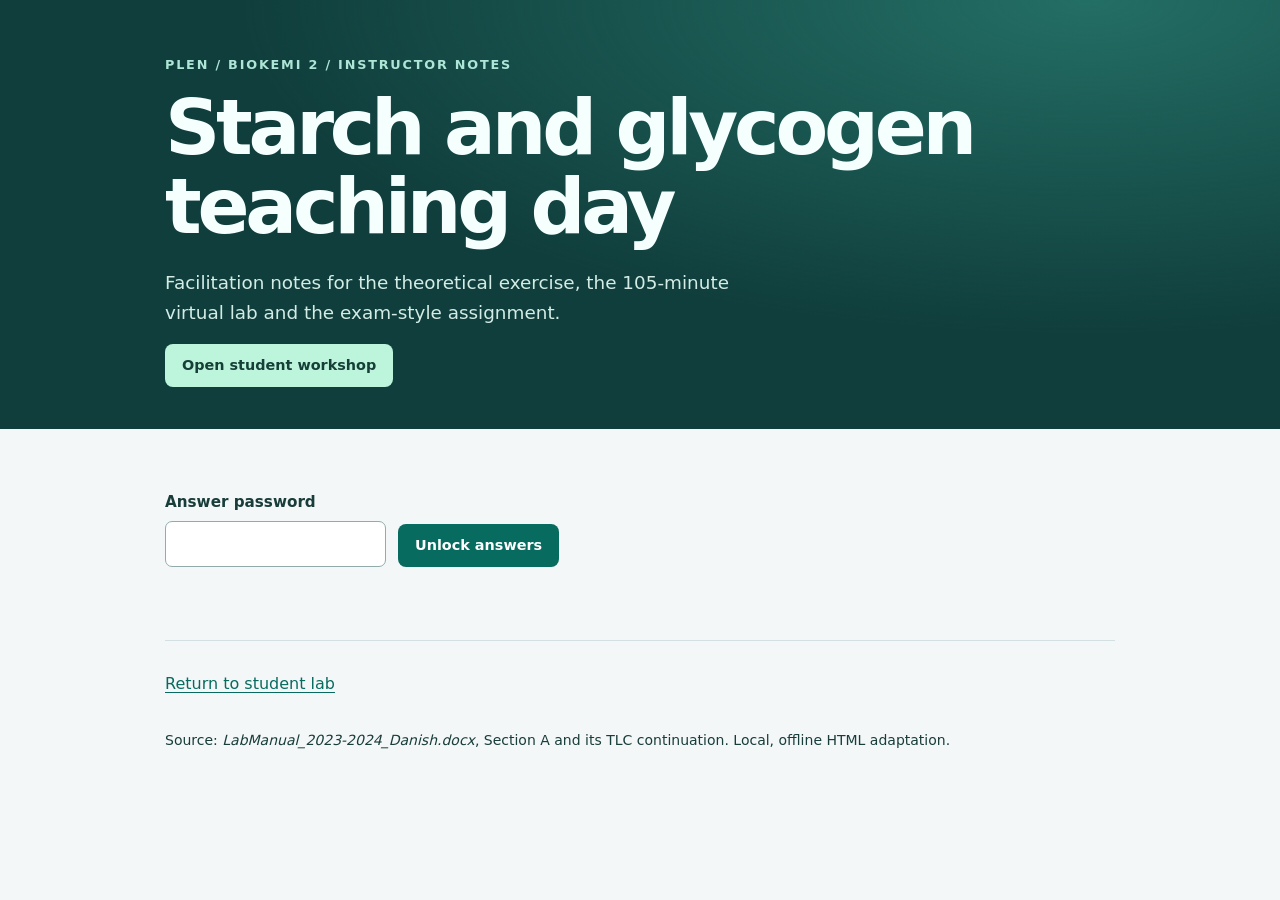
==== commit 9d02a84b: "Use radio choices for glucan identification and encrypt workbook answer keys" ====
--- a/instructor.html
+++ b/instructor.html
@@ -1,28 +1,5 @@
 <!doctype html>
-<html lang="en"><head><meta charset="utf-8"><meta name="viewport" content="width=device-width, initial-scale=1"><title>Biokemi 2 day workbook · Instructor guide</title><link rel="stylesheet" href="workshop.css"></head><body>
+<html lang="en"><head><meta charset="utf-8"><meta name="viewport" content="width=device-width, initial-scale=1"><title>Biokemi 2 day workbook · Instructor guide</title><link rel="stylesheet" href="workshop.css"><script defer src="answer-data.js"></script><script defer src="answer-lock.js"></script></head><body>
 <header class="hero"><div class="wrap guide"><p class="eyebrow">PLEN / Biokemi 2 / Instructor notes</p><h1>Starch and glycogen<br>teaching day</h1><p class="intro">Facilitation notes for the theoretical exercise, the 105-minute virtual lab and the exam-style assignment.</p><a class="button" href="index.html">Open student workshop</a></div></header>
-<main class="wrap guide">
-<section class="exercise"><h2>One page for the day</h2><p>The <a href="index.html#day-plan">student workbook</a> begins with the supplied 09:00–17:00 schedule. Its exercises appear in order: <a href="index.html#theory">theoretical group work at 11:00</a>, <a href="index.html#industry">Finn Lok’s brewing talk at 13:00</a>, <a href="index.html#brief">the virtual lab at 14:00</a> and <a href="index.html#exam">the exam-style assignment at 16:00</a>. The previously open afternoon slot is the virtual lab.</p><h3>11:00–12:00 · theory</h3><p>Use all six source question groups. Suggested pacing: Q1–2, 10 min; enzyme classification, 10 min; pathway completion, 20 min; seedling interpretation, 10 min; TLC preparation, 10 min. The page supplies the structure figures, seedling photographs and TLC diagram. The pathway sheets are redrawn as reaction cards. Folded discussions follow each question.</p><p>The historical mutant question is retained as theory only. Emphasize the distinction between biosynthetic ISA1/ISA2 and catabolic debranching isoforms, and between amylose-free GBSS phenotypes and starchless plants. Read <a href="SOURCES.md">the adaptation notes</a> before using the old answer slides.</p><h3>16:00–17:00 · exam-style assignment</h3><p>Ask for individual work: 10 min to read and plan, 35 min to answer, 15 min to self-review or discuss. The four original question topics and given β-amylolytic limits (46% potato, 43% maize) appear inline in English. Original Danish question and answer PDFs are optional downloads.</p><p>Expect a mechanism-based explanation of β-amylase’s action, branching-related limits, the glycogen comparison, amylose degradation and isoamylase/pullulanase pretreatment. Reward qualifications: the percentages do not uniquely measure branching and debranching alone does not guarantee every residue ends up in maltose. The answer discussion is public and folded, not password-protected.</p><p><strong>Notebook:</strong> one download includes lecture notes, every theory answer, industry notes, lab records and all exam answers. Existing saved lab answers survive this expansion. “Clear all workbook answers” clears every session.</p></section>
-<section class="exercise"><h2>Before the session</h2><p>Give students the extracted folder and ask them to open <strong>index.html</strong> in a modern browser. No installation, server, account or internet connection is needed. Keep the HTML, CSS and JavaScript files together. <strong>simulation.html</strong> is the optional particle sandbox from the earlier lecture, not the source of these analytical outputs.</p><p>Assign groups of 3–4 one substrate each: glycogen, potato starch or amylose-rich starch. Each group initially predicts its five treatments. Rotate recorder, experimentalist and skeptic. At the comparison stage, use <strong>Reveal class dataset</strong> to share the remaining conditions. It preserves existing predictions and marks missing predictions honestly.</p><p>Students submit one results table and a short conclusion using <strong>Download notebook</strong> or <strong>Print / save PDF</strong>. Browser autosave is convenient but is not a submission system. Start with <strong>Clear all workbook answers</strong> when reusing a teaching computer.</p><p class="notice"><strong>Provenance:</strong> the experimental design and sample numbering come from <cite>LabManual_2023-2024_Danish.docx</cite>, Section A. These are authored qualitative scenarios, not digitized experimental results. Exact colour, relative band darkness, migration positions and conversion extent must not be marked as experimentally established facts.</p></section>
-<section class="exercise"><h2>Facilitation plan · 14:00–15:45</h2><table><thead><tr><th>Time</th><th>Student work</th><th>Facilitator prompt</th></tr></thead><tbody>
-<tr><td>14:00–14:10</td><td>Orient to substrate structure and the question.</td><td>“Does linear necessarily mean easy to hydrolyse?” Distinguish chemistry from physical accessibility.</td></tr>
-<tr><td>14:10–14:30</td><td>Predict all five assigned conditions before revealing results.</td><td>“Which sample is your matched control? What changes between those two tubes?”</td></tr>
-<tr><td>14:30–14:50</td><td>Reveal samples; compare iodine and before/after linkage sketches.</td><td>“Where did the new reducing end come from? Did the enzyme cleave α1→4 or α1→6?”</td></tr>
-<tr><td>14:50–14:55</td><td>Short break.</td><td>Keep notebooks open.</td></tr>
-<tr><td>14:55–15:20</td><td>Interpret TLC using standards and both detection modes.</td><td>“Why did this band disappear when you switched detection? Did the carbohydrate disappear?”</td></tr>
-<tr><td>15:20–15:35</td><td>Reveal the class dataset and compare substrates.</td><td>“Which conclusion is robust to uncertainty in gelatinization? What comparison is missing?”</td></tr>
-<tr><td>15:35–15:45</td><td>Complete results table, conclusion and transfer question; export.</td><td>Ask for one claim, two numbered comparisons, one limitation and one follow-up experiment.</td></tr>
-</tbody></table><p>The virtual incubation jumps directly to a hypothetical 30-minute endpoint. There is no need to wait 30 minutes or to allocate time for extraction, TLC development or sample preparation.</p></section>
-<section class="exercise"><h2>Design retained from the manual</h2><table><thead><tr><th>Substrate</th><th>Tris untreated</th><th>Tris heated</th><th>Saliva untreated</th><th>Saliva heated</th><th>Isoamylase heated</th></tr></thead><tbody><tr><th>Glycogen</th><td>1</td><td>4</td><td>7</td><td>10</td><td>13</td></tr><tr><th>Potato starch</th><td>2</td><td>5</td><td>8</td><td>11</td><td>14</td></tr><tr><th>“Pure amylose” starch</th><td>3</td><td>6</td><td>9</td><td>12</td><td>15</td></tr></tbody></table><p>Heat pretreatment: <strong>60°C for 5 min</strong>. Reactions: <strong>100 µl substrate + 100 µl diluted saliva, isoamylase or Tris; 37°C for 30 min; then ice</strong>. “Untreated” does not mean room-temperature incubation. It refers only to pretreatment.</p><p>TLC standards: glucose, maltose, maltotetraose and maltoheptaose. Silica and acetone:ethanol:water 7:1:2. The manual’s iodine-vapour and subsequent charring images become switchable detection modes. The bulk iodine-colour illustration is an additional teaching aid, not an archived measurement.</p><p>We omit Section B, the Arabidopsis light/dark leaf experiment. β-amylase, SEX4 and liver/muscle regulation are not part of this afternoon lab.</p></section>
-<section class="exercise"><h2>Expected reasoning for the displayed scenarios</h2><table><thead><tr><th>Comparison</th><th>Supported interpretation within this teaching scenario</th></tr></thead><tbody>
-<tr><td>1 vs 4; 2 vs 5; 3 vs 6</td><td>Heat controls retain polymer. Iodine accessibility can change without enzymatic bond cleavage. Heating alone is not modelled as hydrolysis.</td></tr>
-<tr><td>7 vs 1; 10 vs 4</td><td>α-Amylase acts on accessible α1→4 chains in glycogen. Smaller products migrate; residual branched dextrins remain. Little heat-dependent difference is assumed here.</td></tr>
-<tr><td>8 vs 2; 11 vs 5; then 8 vs 11</td><td>Untreated potato starch is less accessible in this scenario. Mild heating improves access enough to increase visible small-product formation. It does not imply complete gelatinization at 60°C.</td></tr>
-<tr><td>9 vs 3; 12 vs 6</td><td>The amylose-rich preparation remains relatively resistant at the specified pretreatment. Limited hydrolysis still occurs. An α1→4 backbone is a chemical target, but physical packing can restrict access.</td></tr>
-<tr><td>13 vs 4; 14 vs 5</td><td>Isoamylase releases linear chains by α1→6 cleavage. Many remain near the TLC origin or at low mobility; longer chains may retain iodine staining. In potato starch, pre-existing amylose also remains.</td></tr>
-<tr><td>15 vs 6</td><td>No effect in the idealized unbranched substrate: no α1→6 targets. Real “pure amylose” material may contain residual branches or other components.</td></tr>
-</tbody></table><p class="guide-note">Relative resistance, specific colours and TLC band distributions are assumptions chosen for discussion, not universal experimental outcomes. Accept a different prediction if its mechanistic reasoning is sound. Ask what evidence would distinguish it from the displayed scenario.</p><h3>Linkages and ends</h3><p>Salivary α-amylase is endo-acting on α1→4 bonds; it does not debranch α1→6 junctions. Isoamylase cleaves α1→6 and releases chains, not glucose from the α1→4 backbone. Hydrolysis creates a new reducing end at the freed donor C1. An intact branched glucan has one reducing end and multiple nonreducing ends. Debranching restores a free C6 hydroxyl on the acceptor; that acceptor is not automatically a new nonreducing chain end.</p><p>The small molecular drawing illustrates selected bond cuts and labels ends from the remaining connectivity. It is not a complete polymer, a kinetic model or the source of TLC/iodine data.</p><h3>TLC answer notes</h3><ul><li>The four standards have illustrative Rf values 0.83, 0.68, 0.44 and 0.20 for DP1, DP2, DP4 and DP7. These are display choices, not values reported by the manual.</li><li>Saliva scenarios show bands co-migrating with DP2 and DP4; the more accessible scenarios also have a DP7-position band. The intermediate band at Rf 0.55 is deliberately unassigned: there is no DP3 standard.</li><li>Co-migration supports, but does not uniquely prove, chemical identity. Low-mobility material has no unique DP assignment here.</li><li>The glucose standard is visible after charring, but the illustrative reaction lanes do not show a glucose spot. This is not evidence that real saliva preparations can never contain traces of glucose.</li><li>Short standards are invisible in the iodine view. Dotted reference lines remain for orientation; they are not detected spots.</li><li>Iodine reports suitable chain length, conformation and accessibility. Loss of blue colour is not a measurement of glucose, complete hydrolysis or total carbohydrate disappearance.</li></ul><h3>Good follow-up experiments</h3><p>Accept an untreated + isoamylase condition, a graded pretreatment series with an independent gelatinization measurement, time courses with calibrated product analysis, a glucose-specific assay, or matching authentic oligosaccharide standards. The current design lacks untreated + isoamylase, so it cannot establish how heating changes the isoamylase response.</p></section>
-<section class="exercise"><h2>A compact marking guide · 10 points</h2><table><thead><tr><th>Criterion</th><th>Points</th></tr></thead><tbody><tr><td>Uses numbered samples and matched controls; separates heat and enzyme effects.</td><td>2</td></tr><tr><td>Correct α1→4 / α1→6 specificity, products and reducing-end reasoning.</td><td>2</td></tr><tr><td>Explains physical accessibility separately from linkage chemistry.</td><td>2</td></tr><tr><td>Integrates iodine and TLC; qualifies co-migration and avoids equating colour loss with glucose.</td><td>2</td></tr><tr><td>Clear conclusion, consequential limitation and discriminating follow-up or processing application.</td><td>2</td></tr></tbody></table><p>Use the final ten minutes for this compact submission. The separate 16:00–17:00 exam-style session follows the lab on the same student page; it is not part of the lab’s 105 minutes.</p></section>
-<section class="exercise"><h2>Replacing the illustrative results later</h2><p>Archived photos should include sample numbers, treatment conditions, standards, detection method and provenance. Use the images to replace, rather than validate by assumption, these authored patterns. The qualitative outputs are centralized in <code>workshop-model.js</code>; no fitting to measured kinetics has been performed.</p><p>For a scientifically meaningful repeat of the experiment, use the original manual and local laboratory arrangements. This workshop is a data-interpretation exercise, not an operating protocol for handling reagents.</p></section>
-<footer><a href="index.html">Return to student lab</a><p>Source: <cite>LabManual_2023-2024_Danish.docx</cite>, Section A and its TLC continuation. Local, offline HTML adaptation.</p></footer>
+<main class="wrap guide"><section class="exercise" data-answer-key="guide">Enable JavaScript to unlock the instructor guide.</section><footer><a href="index.html">Return to student lab</a><p>Source: <cite>LabManual_2023-2024_Danish.docx</cite>, Section A and its TLC continuation. Local, offline HTML adaptation.</p></footer>
 </main></body></html>
--- a/workshop.css
+++ b/workshop.css
@@ -1,6 +1,35 @@
 :root{font-family:Inter,ui-sans-serif,system-ui,-apple-system,sans-serif;color:#193d3a;background:#f3f7f8;line-height:1.6;--green:#086b60;--line:#d3e0e1;--muted:#4f6969}*{box-sizing:border-box}body{margin:0}.wrap{width:min(1220px,calc(100% - 48px));margin:auto}.hero{background:radial-gradient(ellipse at 85% 0,#236e65,transparent 55%),#103e3c;color:#f5fffd;padding:55px 0 42px}.hero-grid{display:grid;grid-template-columns:1fr 300px;align-items:center;gap:50px}.eyebrow{font-size:.8rem;text-transform:uppercase;letter-spacing:.14em;font-weight:750;color:var(--green);margin:0 0 12px}.hero .eyebrow{color:#ade5d6}h1{font-size:clamp(2.8rem,6vw,5.3rem);letter-spacing:-.055em;line-height:1.02;margin:14px 0 22px}h2{font-size:clamp(1.9rem,3.5vw,2.8rem);letter-spacing:-.04em;line-height:1.13;margin:8px 0 20px}h3{font-size:1.18rem;line-height:1.3;margin:0 0 15px}p{margin:10px 0 17px}.intro{max-width:620px;font-size:1.15rem;color:#d3ece5}.lead{font-size:1.18rem;max-width:800px}.session-card{border:1px solid #7ab7a780;background:#ffffff08;border-radius:20px;padding:30px;transform:rotate(2deg)}.session-card strong{display:block;font-size:2rem;margin:12px 0}.session-card p{font-size:1.3rem;line-height:1.8}.session-card>span:last-child{font-size:.875rem;color:#c8e6de}.toolbar,nav{display:flex;flex-wrap:wrap;gap:10px}.toolbar{margin:22px 0 10px;align-items:center}a{color:var(--green);text-underline-offset:3px}button,.button{font:inherit;font-size:.9rem;font-weight:650;border:1px solid transparent;border-radius:8px;padding:11px 16px;background:var(--green);color:white;cursor:pointer;text-decoration:none;display:inline-block;line-height:1.35}button:hover,.button:hover{filter:brightness(1.12)}button:disabled{opacity:.5;cursor:not-allowed}.secondary{background:transparent;color:inherit;border-color:#9bb6b5}.hero .button{background:#bcf5dc;color:#153f37}.hero .secondary{color:#f0fff9}.small{font-size:.875rem;color:var(--muted)}.setup{display:grid;grid-template-columns:1fr 2fr;gap:32px;align-items:center;padding:22px 0}.setup p{margin:5px 0}nav{border-block:1px solid var(--line);padding:17px 0;gap:25px}nav a{font-size:.95rem;font-weight:700}.exercise{padding:45px 0;border-bottom:1px solid var(--line);scroll-margin-top:15px}.section-heading,.readout-header{display:flex;align-items:center;justify-content:space-between;gap:15px}.grid{display:grid;grid-template-columns:1fr 1fr;gap:24px;margin:22px 0}.substrate-cards{display:grid;grid-template-columns:repeat(3,1fr);gap:18px;margin:25px 0}.card{background:white;border:1px solid var(--line);border-radius:14px;padding:24px;min-width:0}.card p:last-child{margin-bottom:0}.sample-icon{display:inline-grid;place-items:center;width:40px;height:40px;border-radius:12px;background:#d4efe5;color:#176449;font-weight:800;margin-bottom:18px}.sample-icon.purple{background:#eee5fa;color:#70419b}.sample-icon.blue{background:#dfeafa;color:#305687}.notice{background:#e1efed;border-left:3px solid var(--green);padding:15px 19px;font-size:.95rem}label{display:block;font-size:.95rem;font-weight:650;margin:12px 0}input,select,textarea{display:block;width:100%;padding:10px 12px;margin-top:6px;font:inherit;font-weight:400;color:inherit;background:#fff;border:1px solid #93acab;border-radius:7px}select{appearance:none;padding-right:38px;background-image:url("data:image/svg+xml,%3Csvg xmlns='http://www.w3.org/2000/svg' width='16' height='16'%3E%3Cpath d='m3 6 5 5 5-5' fill='none' stroke='%23355e58' stroke-width='2'/%3E%3C/svg%3E");background-repeat:no-repeat;background-position:right 12px center}textarea{resize:vertical;min-height:85px}textarea:read-only{background:#f0f5f5;color:#506765}button:focus-visible,a:focus-visible,input:focus-visible,textarea:focus-visible,select:focus-visible,summary:focus-visible,.plate-scroll:focus-visible{outline:3px solid #be7823;outline-offset:3px}table{border-collapse:collapse;width:100%;font-size:.875rem}th,td{text-align:left;vertical-align:top;padding:13px 10px;border-bottom:1px solid var(--line)}th{background:#e6efef;font-weight:700}caption{text-align:left;font-size:.875rem;color:var(--muted);margin:8px 0}.table-scroll{overflow-x:auto}details{background:#e9f0f1;border-radius:8px;padding:17px 20px;margin:18px 0;font-size:.95rem}summary{cursor:pointer;font-weight:650}details p:last-child{margin-bottom:0}.badge,.tag{display:inline-block;padding:5px 10px;background:#e2eeea;color:#275c51;border-radius:20px;font-size:.8rem;font-weight:700;white-space:nowrap}.tag{background:transparent;border:1px solid currentColor;color:inherit;letter-spacing:.04em;font-size:.75rem}.bench-grid{display:grid;grid-template-columns:360px minmax(0,1fr);gap:20px;margin:24px 0}.protocol{padding:12px 14px;background:#f0f5f4;border-radius:8px;font-size:.9rem}.sample-button{width:100%;background:white;color:var(--green);border:1px solid #b4ceca;padding:10px;min-width:98px}.sample-button span{display:block;font-size:.75rem;font-weight:500}.sample-button[aria-pressed=true]{background:var(--green);color:white;outline:2px solid var(--green);outline-offset:2px}.sample-button.revealed:not([aria-pressed=true]){background:#e2efeb}#matrix{min-width:740px}#matrix th:first-child{width:170px}.readout-header{flex-wrap:wrap}.readout-header h3{margin:0}.iodine-result{display:grid;grid-template-columns:100px 1fr;align-items:center;gap:24px;margin:25px 0}.iodine-result svg{width:100px;height:150px}.iodine-result h4{margin:0 0 8px;font-size:1.1rem}.placeholder{min-height:170px;display:flex;align-items:center;padding:20px;background:repeating-linear-gradient(135deg,#f1f6f5,#f1f6f5 12px,#edf2f2 12px,#edf2f2 24px);border-radius:8px;color:var(--muted);margin:20px 0}.mechanism-controls{display:flex;gap:10px;border-top:1px solid var(--line);padding-top:20px;margin-top:20px}.mechanism-controls button[aria-pressed=true],.detector button[aria-pressed=true]{background:var(--green);color:white;border-color:var(--green)}#molecule svg{display:block;width:100%;height:auto;background:#f7fafb;border-radius:9px;margin:12px 0}.molecular-key{display:flex;flex-wrap:wrap;gap:6px;align-items:center}.key-line{width:20px;border-top:3px solid #438578;display:inline-block;margin-left:6px}.key-line.branch{border-top:3px dashed #9865b5}.end-key{font-size:.75rem;border-radius:50%;width:21px;height:21px;display:inline-grid;place-items:center;font-weight:700;color:white;margin-left:5px}.re{background:#315eae}.nr{background:#1b7555}.plate-controls{display:flex;gap:22px;align-items:flex-end;flex-wrap:wrap;margin:22px 0}.plate-controls label{margin:0;min-width:245px}.plate-controls .toolbar{margin:6px 0 0}.detector>span{font-size:.95rem;font-weight:650}.plate-scroll{overflow-x:auto;border:1px solid #bfcdd3;background:#fff;border-radius:12px;margin:14px 0}#tlc-plate svg{width:100%;min-width:700px;display:block}#tlc-plate.all svg{min-width:1150px}#plate-description li{margin-bottom:9px}#results{min-width:850px;table-layout:fixed}#results th:first-child{width:20%}#results td{white-space:pre-wrap;overflow-wrap:anywhere}#results td p{margin:0 0 6px}#results button{padding:4px 8px;margin-bottom:5px}.danger{color:#993d37}footer{padding:30px 0;display:flex;gap:22px;align-items:center;flex-wrap:wrap}footer p{flex-basis:100%;font-size:.875rem;max-width:950px}.print-answer{display:none}#save-status{min-height:1.5em}.guide{max-width:950px}.guide li{margin:10px 0}.guide h2{font-size:1.9rem}.guide code{font-size:.9em}.guide-note{border-left:3px solid #96783e;padding-left:18px}
-.day-plan{padding-top:34px}.day-table td:first-child{white-space:nowrap;font-variant-numeric:tabular-nums;font-weight:650}.day-table{font-size:1rem}.day-table td{padding:15px 14px}.day-table .highlight-session{background:#e3f0eb}.day-nav{position:sticky;top:0;z-index:10;background:#f3f7f8f5;box-shadow:0 4px 9px #173f3710;backdrop-filter:blur(8px)}.lecture-session,.day-session,#brief,#exam,#industry{scroll-margin-top:80px}.question{padding:26px 0;border-top:1px solid var(--line);scroll-margin-top:80px}.question:first-of-type{border-top:0}.question h3{font-size:1.4rem}.question h4{font-size:1.05rem;margin:25px 0 12px}.question li{margin:9px 0}.question label{margin-top:20px}.question details{margin-bottom:6px}.answer{background:#e5eeeb}.answer summary{color:#1a5548}.answer p,.answer li{max-width:950px}.structure-pair{display:grid;grid-template-columns:1fr;gap:24px;background:white;border:1px solid var(--line);padding:24px;border-radius:12px}.structure-pair figure{margin:0}.structure-pair img{display:block;width:auto;max-width:100%;height:auto;max-height:270px;margin:12px 0}.structure-pair figcaption{font-size:1rem}.seedling-pair{display:flex;justify-content:center;gap:45px;background:white;border:1px solid var(--line);border-radius:12px;padding:25px}.seedling-pair figure{margin:0;text-align:center}.seedling-pair img{height:250px;width:auto;max-width:100%;object-fit:contain}.seedling-pair figcaption{margin-top:10px;font-weight:650}.tlc-principle{margin:20px 0;padding:20px;background:white;border:1px solid var(--line);border-radius:12px}.tlc-principle img{display:block;width:100%;max-width:850px;height:auto;margin:auto}.tlc-principle figcaption{font-size:.875rem;color:var(--muted);margin-top:14px}.enzyme-table{font-size:.95rem;min-width:520px}.enzyme-table th{width:52%;background:transparent;vertical-align:middle}.enzyme-table select{margin:0;min-width:230px}.pathway-map{display:grid;grid-template-columns:1fr 1fr;gap:16px}.reaction-step{padding:20px;background:white;border:1px solid var(--line);border-radius:12px;display:flex;flex-direction:column;align-items:stretch}.reaction-label{color:var(--green);font-weight:800;font-size:.9rem}.reaction-step p{margin:10px 0}.reaction-step label{margin:7px 0 12px;font-size:.875rem;color:#853f40}.reaction-step select{border:2px solid #b85d61;background-color:#fffafa}.reaction-product{border-top:1px solid var(--line);padding-top:13px;margin-top:auto!important}.exam-stem{padding:24px;background:#e7eff5;border-left:4px solid #3f658d;border-radius:8px;margin:24px 0}.exam-stem p:last-child{margin-bottom:0}.session-intro{font-size:1.05rem;color:var(--muted)}
+.day-plan{padding-top:34px}.day-table td:first-child{white-space:nowrap;font-variant-numeric:tabular-nums;font-weight:650}.day-table{font-size:1rem}.day-table td{padding:15px 14px}.day-table .highlight-session{background:#e3f0eb}.day-nav{position:sticky;top:0;z-index:10;background:#f3f7f8f5;box-shadow:0 4px 9px #173f3710;backdrop-filter:blur(8px)}.lecture-session,.day-session,#brief,#exam,#industry{scroll-margin-top:80px}.question{padding:26px 0;border-top:1px solid var(--line);scroll-margin-top:80px}.question:first-of-type{border-top:0}.question h3{font-size:1.4rem}.question h4{font-size:1.05rem;margin:25px 0 12px}.question li{margin:9px 0}.question label{margin-top:20px}.question details{margin-bottom:6px}.answer{background:#e5eeeb}.answer summary{color:#1a5548}.answer p,.answer li{max-width:950px}.structure-pair{display:grid;grid-template-columns:1fr;gap:24px;background:white;border:1px solid var(--line);padding:24px;border-radius:12px}.structure-pair figure{margin:0}.structure-pair img{display:block;width:auto;max-width:100%;height:auto;max-height:270px;margin:12px 0}.structure-pair figcaption{font-size:1rem}.seedling-pair{display:flex;justify-content:center;gap:45px;background:white;border:1px solid var(--line);border-radius:12px;padding:25px}.seedling-pair figure{margin:0;text-align:center}.seedling-pair img{height:250px;width:auto;max-width:100%;object-fit:contain}.seedling-pair figcaption{margin-top:10px;font-weight:650}.tlc-principle{margin:20px 0;padding:20px;background:white;border:1px solid var(--line);border-radius:12px}.tlc-principle img{display:block;width:100%;max-width:850px;height:auto;margin:auto}.tlc-principle figcaption{font-size:.875rem;color:var(--muted);margin-top:14px}.enzyme-table{font-size:.95rem;min-width:520px}.enzyme-table th{width:52%;background:transparent;vertical-align:middle}.enzyme-table select{margin:0;min-width:230px}.pathway-map{display:grid;grid-template-columns:1fr 1fr;gap:16px}.reaction-step{min-width:0;padding:20px;background:white;border:1px solid var(--line);border-radius:12px;display:flex;flex-direction:column;align-items:stretch}.reaction-label{color:var(--green);font-weight:800;font-size:.9rem}.reaction-step p{margin:10px 0}.reaction-step label{margin:7px 0 12px;font-size:.875rem;color:#853f40}.reaction-step select{border:2px solid #b85d61;background-color:#fffafa}.reaction-product{border-top:1px solid var(--line);padding-top:13px;margin-top:auto!important}.exam-stem{padding:24px;background:#e7eff5;border-left:4px solid #3f658d;border-radius:8px;margin:24px 0}.exam-stem p:last-child{margin-bottom:0}.session-intro{font-size:1.05rem;color:var(--muted)}
 .print-sample{display:none}@media print{.print-sample{display:block;font-weight:700}#notebook{break-before:page;page-break-before:always}#results tr,#results td{page-break-inside:avoid;break-inside:avoid}#results thead{display:table-header-group}.day-nav{display:none}.day-plan{padding-top:15px}.day-table{font-size:9pt}.day-table td{padding:8px}#theory,#brief,#exam{break-before:page;page-break-before:always}.question h3,.question h4,h2{break-after:avoid}.pathway-map{grid-template-columns:1fr 1fr;gap:10px}.reaction-step{padding:12px;break-inside:avoid}.reaction-step .print-answer{min-height:25px;padding:5px}.question select[data-save]{display:none}.structure-pair,.seedling-pair,.tlc-principle{break-inside:avoid}.structure-pair img{max-height:170px}.seedling-pair img{height:160px}.tlc-principle img{max-height:240px;width:auto;max-width:100%}.question{padding:15px 0}.exam-stem{break-inside:avoid}.question label{break-inside:avoid}}
 @media(max-width:700px){.day-nav{position:static}.day-table{min-width:580px}.pathway-map{grid-template-columns:1fr}.seedling-pair{gap:20px;padding:16px}.seedling-pair img{height:190px}.structure-pair{padding:16px}.day-session,.lecture-session,.question{scroll-margin-top:15px}}
 @media(max-width:1000px){.bench-grid{grid-template-columns:310px minmax(0,1fr)}.card{padding:19px}.readout-header .tag{white-space:normal}}@media(max-width:780px){.wrap{width:calc(100% - 28px)}.hero-grid{grid-template-columns:1fr;gap:20px}.session-card{transform:none;padding:18px}.session-card p{display:none}.session-card strong{font-size:1.4rem}.hero{padding-top:35px}.bench-grid,.grid,.setup,.substrate-cards{grid-template-columns:1fr}.setup{gap:8px}.substrate-cards{gap:10px}.sample-icon{float:left;margin:0 15px 5px 0}.section-heading{align-items:flex-start;flex-direction:column;margin-bottom:16px}.plate-controls{align-items:stretch;flex-direction:column}.plate-controls label{min-width:0}.iodine-result{gap:10px}.hero .toolbar{gap:8px}nav{gap:12px 20px}.exercise{padding:32px 0}}
 @media print{body{background:white;color:#182f2b;font-size:10pt}.wrap{width:100%}.hero{background:white;color:#182f2b;padding:0}.hero-grid{display:block}.hero .eyebrow,.intro{color:#182f2b}h1{font-size:26pt}h2{font-size:18pt}.session-card,nav,.toolbar,button,footer,#save-status,.mechanism-controls,.plate-controls,.experiment-controls,.tag{display:none!important}.exercise{padding:20px 0}.grid{grid-template-columns:1fr 1fr;gap:12px}.substrate-cards{gap:8px}.card{padding:12px;break-inside:avoid}.bench-grid{display:block}.table-scroll,.plate-scroll{overflow:visible}#matrix,#results{min-width:0;font-size:8pt}#matrix button{display:block!important;border:0;padding:3px;min-width:0;background:transparent!important;color:#182f2b!important;outline:0}.readout{break-inside:avoid}#tlc-plate svg,#tlc-plate.all svg{min-width:0;width:100%}.small,caption{font-size:9pt}.notice{font-size:9pt}details{display:none}textarea{display:none!important}.print-answer{display:block!important;white-space:pre-wrap;overflow-wrap:anywhere;border:1px solid #aaa;padding:10px;min-height:65px;font-weight:400}th,td{padding:6px}.table-scroll tr{break-inside:avoid}a{color:inherit}#molecule svg{max-height:200px}.setup{padding:10px 0}.hero h1 br{display:none}}
+
+.pathway-figure {
+  margin: 1.5rem 0 1rem;
+  break-inside: avoid;
+}
+.pathway-figure figcaption { margin-bottom: .5rem; }
+.pathway-figure figcaption a { margin-left: .5rem; font-size: .875rem; }
+.pathway-image { position: relative; container-type: inline-size; }
+.pathway-image img { display: block; width: 100%; height: auto; }
+.pathway-marker {
+  position: absolute;
+  transform: translate(-50%, -50%);
+  font-size: clamp(.65rem, 2.1cqw, 1.4rem);
+  font-weight: 700;
+  line-height: 1.1;
+}
+.pathway-map select { scroll-margin-top: 6rem; }
+@media print {
+  .pathway-figure figcaption a { display: none; }
+  .pathway-marker { text-decoration: none; }
+}
+
+.question fieldset { margin: 1rem 0; padding: 1rem; border: 1px solid var(--line); }
+.question fieldset label { display: flex; align-items: center; gap: .6rem; }
+.question input[type=radio] { width: auto; margin: 0; }
+.key-form { display: flex; flex-wrap: wrap; gap: .75rem; align-items: end; padding: 1rem 0; }
+.key-form label { margin: 0; }
+.key-form [role=status] { flex-basis: 100%; }
+@media print { .key-form { display: none; } }
